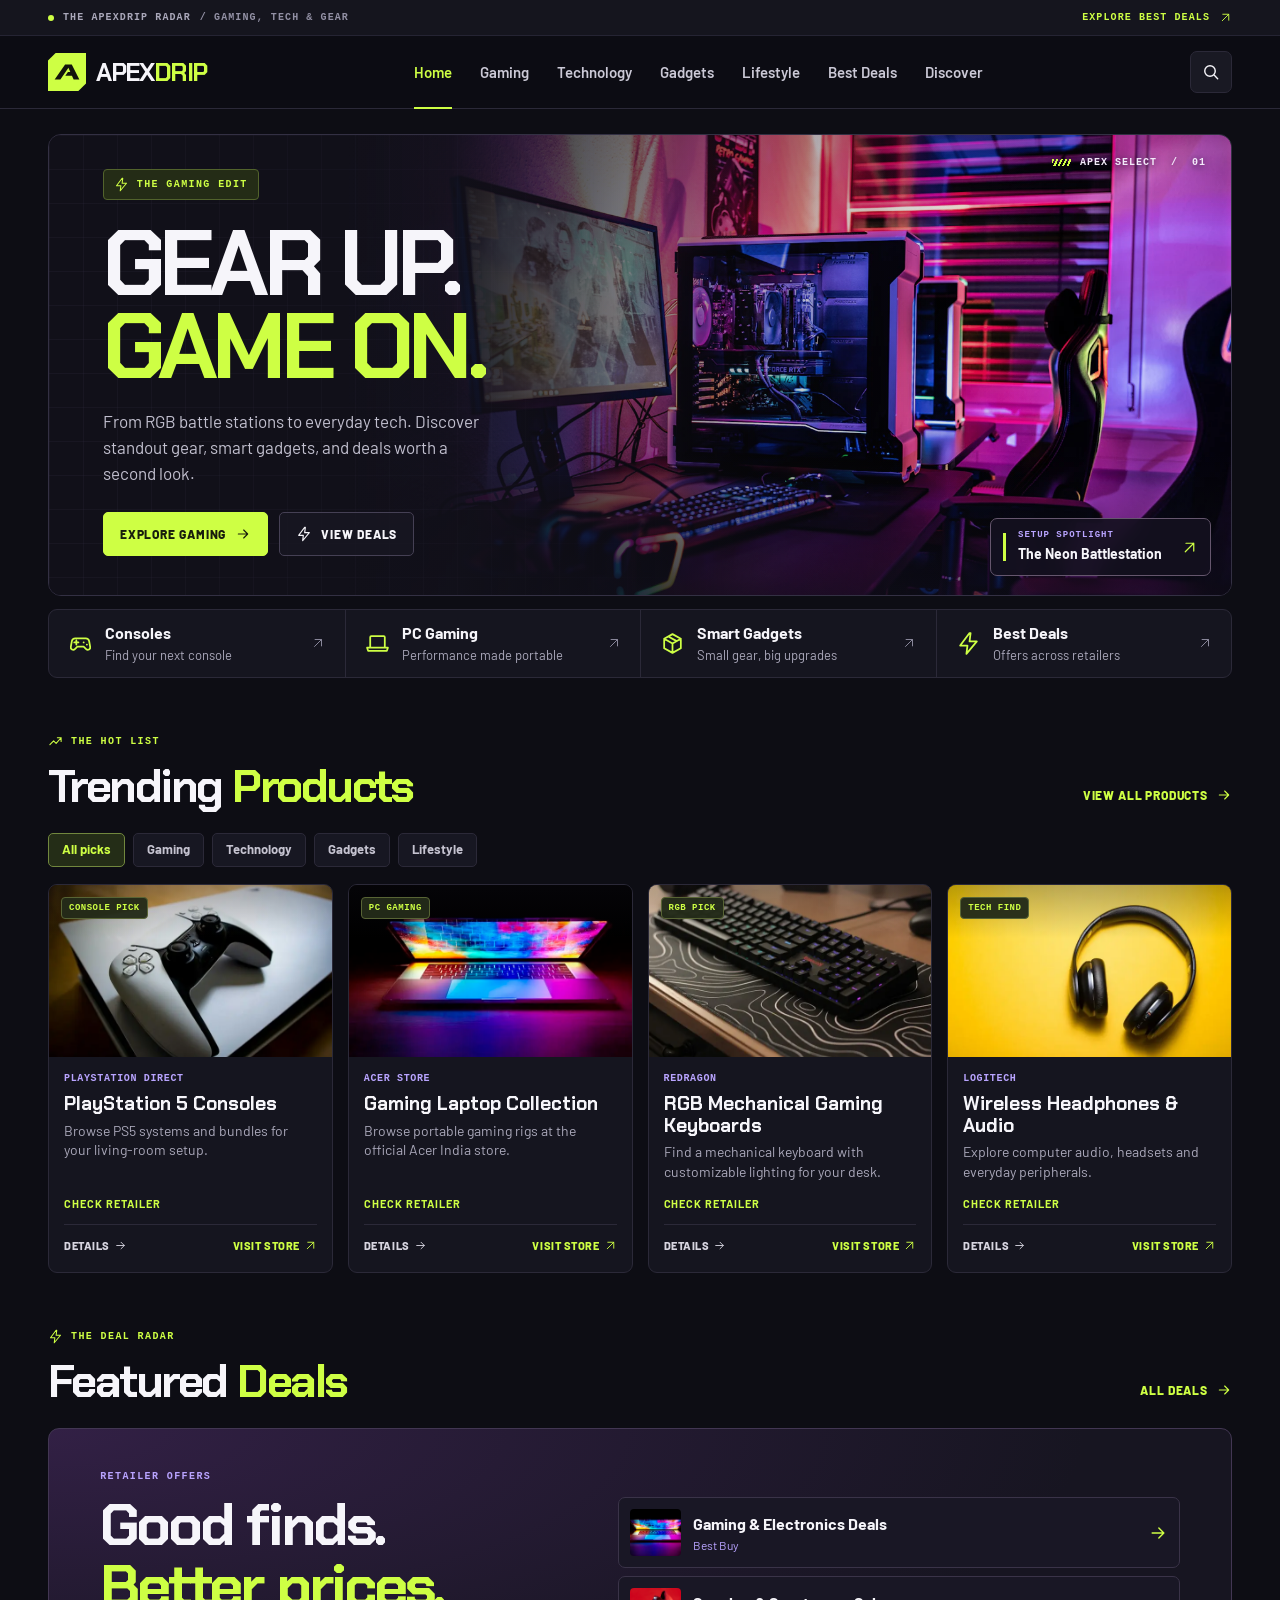
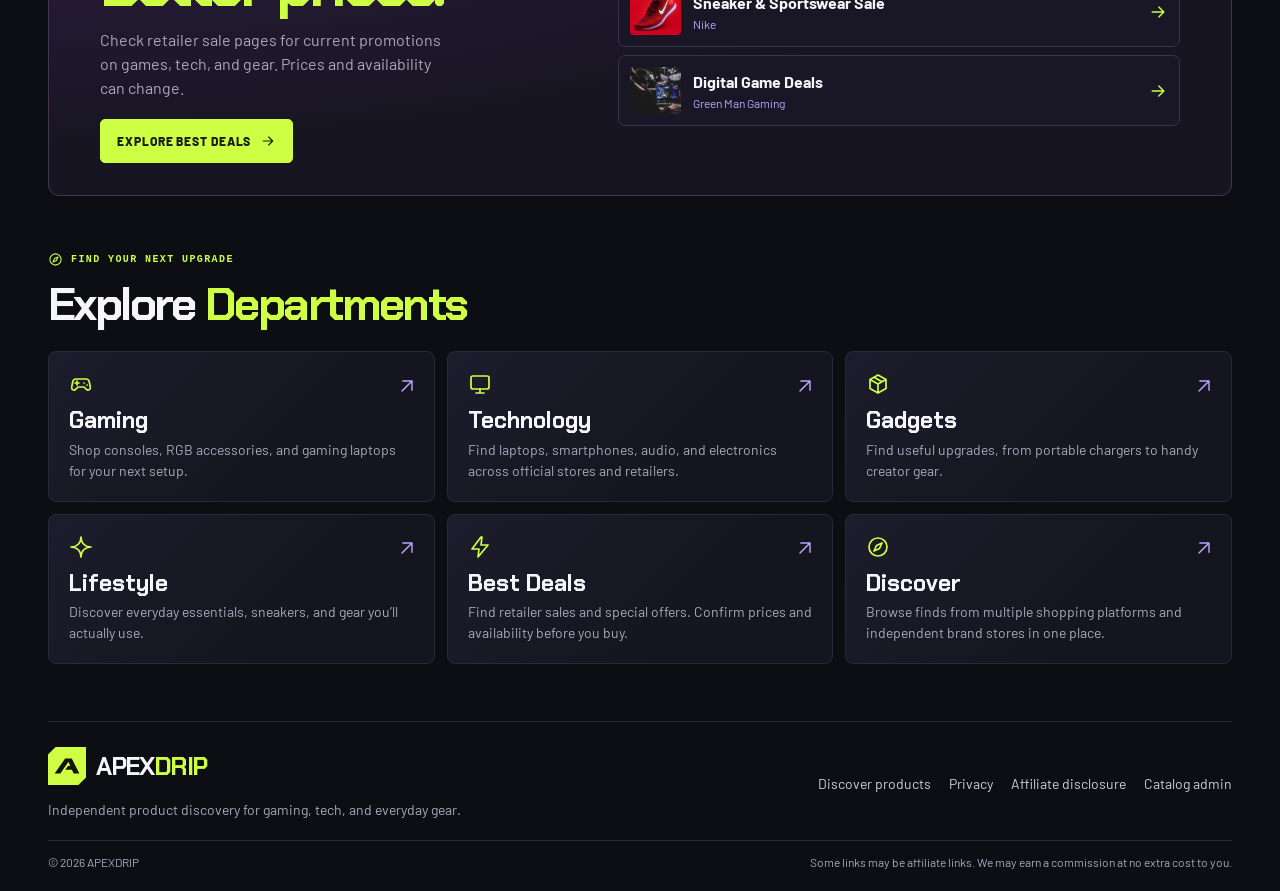
==== index.html @ 3279a218 "Initial commit via Netlify [skip ci]" ====
<!DOCTYPE html>
<html lang="en">
<head>
  <meta charset="UTF-8">
  <meta name="viewport" content="width=device-width, initial-scale=1.0">
  <meta name="theme-color" content="#0d0d14">
  <meta name="description" content="Discover gaming gear, standout tech, useful gadgets and everyday finds from multiple retailers. Shop smarter with APEXDRIP.">
  <title>APEXDRIP — Gaming, Tech &amp; Everyday Finds</title>
  <link rel="icon" href="assets/mark.svg" type="image/svg+xml">
  <link rel="preload" href="assets/chakra-700.woff2" as="font" type="font/woff2" crossorigin>
  <link rel="stylesheet" href="styles.css">
  <script src="app.js" defer></script>
</head>
<body>
  <svg xmlns="http://www.w3.org/2000/svg" class="icon-library" aria-hidden="true">
    <symbol id="i-arrow" viewBox="0 0 24 24"><path d="M5 12h14m-6-6 6 6-6 6"/></symbol>
    <symbol id="i-external" viewBox="0 0 24 24"><path d="M6 18 18 6M7 6h11v11"/></symbol>
    <symbol id="i-search" viewBox="0 0 24 24"><circle cx="10.8" cy="10.8" r="6.3"/><path d="m16 16 4 4"/></symbol>
    <symbol id="i-menu" viewBox="0 0 24 24"><path d="M4 6h16M4 12h16M4 18h16"/></symbol>
    <symbol id="i-close" viewBox="0 0 24 24"><path d="m6 6 12 12M18 6 6 18"/></symbol>
    <symbol id="i-game" viewBox="0 0 24 24"><path d="M7 7h10a3.4 3.4 0 0 1 3.3 2.8l1 5.4a2.3 2.3 0 0 1-3.9 2.1L15 15H9l-2.4 2.3a2.3 2.3 0 0 1-3.9-2.1l1-5.4A3.4 3.4 0 0 1 7 7Zm-1 4h4m-2-2v4m7-2h.1m3 2h.1"/></symbol>
    <symbol id="i-screen" viewBox="0 0 24 24"><rect x="3" y="4" width="18" height="13" rx="2"/><path d="M8 21h8m-4-4v4"/></symbol>
    <symbol id="i-box" viewBox="0 0 24 24"><path d="m12 3 8 4.5v9L12 21l-8-4.5v-9L12 3Zm-8 4.5 8 4.5 8-4.5M12 12v9M8 5.2l8 4.5"/></symbol>
    <symbol id="i-spark" viewBox="0 0 24 24"><path d="M12 2c0 6-4 10-10 10 6 0 10 4 10 10 0-6 4-10 10-10-6 0-10-4-10-10Z"/></symbol>
    <symbol id="i-bolt" viewBox="0 0 24 24"><path d="m13 2-9 12h7l-1 8 10-12h-7l1-8Z"/></symbol>
    <symbol id="i-compass" viewBox="0 0 24 24"><circle cx="12" cy="12" r="9"/><path d="m16 8-2.5 5.5L8 16l2.5-5.5L16 8Z"/></symbol>
    <symbol id="i-trend" viewBox="0 0 24 24"><path d="m3 17 6-6 4 4 8-9m-6 0h6v6"/></symbol>
    <symbol id="i-laptop" viewBox="0 0 24 24"><path d="M5 16V6a1 1 0 0 1 1-1h12a1 1 0 0 1 1 1v10M2 16h20l-1 3H3l-1-3Z"/></symbol>
  </svg>
  <a class="skip-link" href="#main-content">Skip to content</a>
  <div class="announcement" role="region" aria-label="Store announcement">
    <div class="wrap announcement-inner">
      <span><span class="status-dot"></span> THE APEXDRIP RADAR <span class="announcement-extra">/ GAMING, TECH &amp; GEAR</span></span>
      <a href="#deals">EXPLORE BEST DEALS <svg class="icon"><use href="#i-external"/></svg></a>
    </div>
  </div>
  <header class="site-header">
    <div class="wrap header-inner">
      <a class="brand" href="#home" aria-label="APEXDRIP home"><img src="assets/mark.svg" alt="" width="38" height="38"><span>APEX<span>DRIP</span></span></a>
      <nav class="desktop-nav" id="mainNav" aria-label="Main navigation">
        <a href="#home" data-page="home" aria-current="page">Home</a>
        <a href="#gaming" data-page="gaming">Gaming</a>
        <a href="#technology" data-page="technology">Technology</a>
        <a href="#gadgets" data-page="gadgets">Gadgets</a>
        <a href="#lifestyle" data-page="lifestyle">Lifestyle</a>
        <a href="#deals" data-page="deals">Best Deals</a>
        <a href="#discover" data-page="discover">Discover</a>
      </nav>
      <div class="header-actions">
        <button class="icon-btn" id="searchToggle" type="button" aria-label="Search products" title="Search products"><svg class="icon"><use href="#i-search"/></svg></button>
        <button class="icon-btn menu-btn" id="menuToggle" type="button" aria-label="Menu" aria-controls="mainNav" aria-expanded="false"><svg class="icon"><use href="#i-menu"/></svg></button>
      </div>
    </div>
  </header>
  <main id="main-content" tabindex="-1">
    <div id="homePage">
      <section class="hero wrap" aria-labelledby="hero-title">
        <div class="hero-frame">
          <img class="hero-photo" src="assets/gaming-setup.webp" alt="" width="1450" height="920" fetchpriority="high">
          <div class="hero-grid" aria-hidden="true"></div>
          <div class="hero-content">
            <span class="hero-label"><svg class="icon"><use href="#i-bolt"/></svg> THE GAMING EDIT</span>
            <h1 id="hero-title">GEAR UP.<br><em>GAME ON.</em></h1>
            <p>From RGB battle stations to everyday tech. Discover standout gear, smart gadgets, and deals worth a second look.</p>
            <div class="hero-actions">
              <a class="btn btn-primary" href="#gaming">EXPLORE GAMING <svg class="icon"><use href="#i-arrow"/></svg></a>
              <a class="btn btn-ghost" href="#deals"><svg class="icon"><use href="#i-bolt"/></svg> VIEW DEALS</a>
            </div>
          </div>
          <div class="hero-coordinate" aria-hidden="true"><span></span> APEX SELECT &nbsp;/&nbsp; 01</div>
          <a class="hero-caption" href="#gaming?type=Accessories"><span class="caption-mark"></span><span><small>SETUP SPOTLIGHT</small><strong>The Neon Battlestation</strong></span><svg class="icon"><use href="#i-external"/></svg></a>
        </div>
        <nav class="quick-links" aria-label="Popular collections">
          <a href="#gaming?type=Consoles"><svg class="icon"><use href="#i-game"/></svg><span><strong>Consoles</strong><small>Find your next console</small></span><svg class="icon quick-arrow"><use href="#i-external"/></svg></a>
          <a href="#gaming?type=Gaming+Laptops"><svg class="icon"><use href="#i-laptop"/></svg><span><strong>PC Gaming</strong><small>Performance made portable</small></span><svg class="icon quick-arrow"><use href="#i-external"/></svg></a>
          <a href="#gadgets"><svg class="icon"><use href="#i-box"/></svg><span><strong>Smart Gadgets</strong><small>Small gear, big upgrades</small></span><svg class="icon quick-arrow"><use href="#i-external"/></svg></a>
          <a href="#deals"><svg class="icon"><use href="#i-bolt"/></svg><span><strong>Best Deals</strong><small>Offers across retailers</small></span><svg class="icon quick-arrow"><use href="#i-external"/></svg></a>
        </nav>
      </section>

      <section class="section wrap" id="trending" aria-labelledby="trending-title">
        <div class="section-heading">
          <div><span class="eyebrow"><svg class="icon"><use href="#i-trend"/></svg> THE HOT LIST</span><h2 id="trending-title">Trending <em>Products</em></h2></div>
          <a class="text-link" href="#discover">VIEW ALL PRODUCTS <svg class="icon"><use href="#i-arrow"/></svg></a>
        </div>
        <div id="homeFilters" class="chips" aria-label="Filter trending products"></div>
        <div class="product-grid" id="productGrid"></div>
        <div class="empty-state" id="homeEmpty" hidden>No picks in this category yet.</div>
      </section>

      <section class="section wrap" id="featured-deals" aria-labelledby="featured-deals-title">
        <div class="section-heading"><div><span class="eyebrow"><svg class="icon"><use href="#i-bolt"/></svg> THE DEAL RADAR</span><h2 id="featured-deals-title">Featured <em>Deals</em></h2></div><a class="text-link" href="#deals">ALL DEALS <svg class="icon"><use href="#i-arrow"/></svg></a></div>
        <div class="deal-feature">
          <div class="deal-copy"><span class="eyebrow">RETAILER OFFERS</span><h3>Good finds.<br><em>Better prices.</em></h3><p>Check retailer sale pages for current promotions on games, tech, and gear. Prices and availability can change.</p><a class="btn btn-primary" href="#deals">EXPLORE BEST DEALS <svg class="icon"><use href="#i-arrow"/></svg></a></div>
          <div class="deal-list" id="featuredDeals"></div>
        </div>
      </section>

      <section class="section wrap" id="categories" aria-labelledby="categories-title">
        <div class="section-heading"><div><span class="eyebrow"><svg class="icon"><use href="#i-compass"/></svg> FIND YOUR NEXT UPGRADE</span><h2 id="categories-title">Explore <em>Departments</em></h2></div></div>
        <div id="departmentGrid" class="department-grid"></div>
      </section>
    </div>

    <div id="collectionPage" hidden>
      <section class="wrap collection-hero" aria-labelledby="collectionTitle">
        <div class="collection-banner" id="collectionBanner">
          <div class="collection-copy">
            <div class="breadcrumb"><a href="#home">Home</a><span>/</span><span id="breadcrumbCurrent"></span></div>
            <span class="eyebrow" id="collectionEyebrow"></span>
            <h1 id="collectionTitle" tabindex="-1"></h1>
            <p id="collectionDescription"></p>
          </div>
          <img id="collectionImage" class="collection-image" alt="" width="640" height="420" hidden>
        </div>
      </section>
      <section class="section wrap collection-section" aria-labelledby="catalogTitle">
        <div class="section-heading"><div><span class="eyebrow" id="catalogEyebrow">BROWSE THE COLLECTION</span><h2 id="catalogTitle">Shop the <em>Catalog</em></h2></div></div>
        <div class="catalog-tools">
          <div class="chips" id="catalogFilters" aria-label="Catalog filters"></div>
          <div class="catalog-controls">
            <label class="search-box"><svg class="icon"><use href="#i-search"/></svg><input id="searchInput" type="search" placeholder="Search this collection" aria-label="Search this collection"></label>
            <label class="select-wrap" id="retailerControl"><span>Store</span><select id="retailerSelect" aria-label="Filter by store"></select></label>
            <label class="select-wrap"><span>Sort</span><select id="sortSelect" aria-label="Sort products"><option value="featured">Featured</option><option value="name">Name: A–Z</option><option value="price-low">Price: low to high by currency</option><option value="discount">Biggest discount</option></select></label>
          </div>
        </div>
        <p id="resultsCount" class="results-count" role="status"></p>
        <div class="product-grid" id="allProductGrid"></div>
        <div class="empty-state" id="emptyState" hidden><svg class="icon"><use href="#i-search"/></svg><h3>No matching finds</h3><p>Try a different search or clear your filters.</p><button class="btn btn-ghost" id="clearFilters" type="button">CLEAR FILTERS</button></div>
      </section>
      <section class="section wrap brands-section" id="brands" aria-labelledby="brands-title" hidden>
        <div class="section-heading"><div><span class="eyebrow"><svg class="icon"><use href="#i-compass"/></svg> MULTIPLE STORES, ONE STARTING POINT</span><h2 id="brands-title">Shop by <em>Retailer</em></h2></div></div>
        <div id="brandDirectory" class="brand-directory"></div>
        <p class="brand-note">Retailer links open in a new tab. Confirm local stock, shipping, and prices on the retailer’s website.</p>
      </section>
    </div>
    <noscript><p class="wrap brand-note">Enable JavaScript to browse, filter, and search products.</p></noscript>
  </main>
  <footer class="footer wrap">
    <div class="footer-main"><div><a class="brand" href="#home"><img src="assets/mark.svg" alt="" width="38" height="38"><span>APEX<span>DRIP</span></span></a><p>Independent product discovery for gaming, tech, and everyday gear.</p></div><div class="footer-links"><a href="#discover">Discover products</a><a href="privacy.html">Privacy</a><a href="disclosure.html">Affiliate disclosure</a><a href="#admin">Catalog admin</a></div></div>
    <div class="footer-bottom"><span>© <span id="year"></span> APEXDRIP</span><p>Some links may be affiliate links. We may earn a commission at no extra cost to you.</p></div>
  </footer>

  <dialog class="search-overlay" id="searchOverlay" aria-labelledby="searchTitle">
    <button class="icon-btn dialog-close" id="closeSearch" type="button" aria-label="Close search"><svg class="icon"><use href="#i-close"/></svg></button>
    <span class="eyebrow">SEARCH THE CATALOG</span><h2 id="searchTitle">Find your <em>next upgrade.</em></h2>
    <form id="searchForm" class="dialog-search-form"><label class="search-box"><svg class="icon"><use href="#i-search"/></svg><input id="overlaySearch" type="search" placeholder="Try ‘console’ or ‘wireless’" aria-label="Search all products" autofocus></label><button class="btn btn-primary" type="submit">SEARCH <svg class="icon"><use href="#i-arrow"/></svg></button></form>
  </dialog>
  <dialog class="product-modal" id="productModal" aria-labelledby="modalTitle">
    <button class="icon-btn dialog-close" id="modalClose" type="button" aria-label="Close product details" autofocus><svg class="icon"><use href="#i-close"/></svg></button><div id="modalContent"></div>
  </dialog>

  <div class="admin-panel hidden" id="adminPanel"><div class="admin-shell"><aside class="admin-sidebar"><a class="brand" href="#home"><img src="assets/mark.svg" alt="" width="38" height="38"><span>APEX<span>DRIP</span></span></a><div class="admin-label">WORKSPACE</div><button class="admin-tab active" data-tab="overview">Overview</button><button class="admin-tab" data-tab="products">Products</button><button class="admin-tab" data-tab="add">Add product</button><div class="admin-sidebar-bottom"><button id="backToSite" class="back-site">← Back to website</button></div></aside><div class="admin-main"><div class="admin-top"><div><div class="eyebrow">APEXDRIP / CONTROL ROOM</div><h2 id="adminTitle">OVERVIEW</h2></div><button class="btn btn-primary" id="adminAddBtn">＋ ADD PRODUCT</button></div><div id="adminView"></div></div></div></div>
</body>
</html>
---- styles.css ----
@font-face{font-family:Barlow;src:url(assets/barlow-400.woff2) format('woff2');font-weight:400;font-display:swap}
@font-face{font-family:Barlow;src:url(assets/barlow-600.woff2) format('woff2');font-weight:600;font-display:swap}
@font-face{font-family:Barlow;src:url(assets/barlow-700.woff2) format('woff2');font-weight:700;font-display:swap}
@font-face{font-family:Barlow;src:url(assets/barlow-800.woff2) format('woff2');font-weight:800;font-display:swap}
@font-face{font-family:'Chakra Petch';src:url(assets/chakra-700.woff2) format('woff2');font-weight:700;font-display:swap}

:root{
  color-scheme:dark;
  --bg:#0d0d14;
  --panel:#15151f;
  --panel-raised:#1b1a27;
  --line:#2b2938;
  --text:#f6f5fa;
  --muted:#aaa8ba;
  --accent:#ceff44;
  --violet:#b9a4ff;
  --font:Barlow,sans-serif;
  --display:'Chakra Petch',sans-serif;
  --mono:ui-monospace,'Cascadia Mono',monospace;
}
*,*::before,*::after{box-sizing:border-box}
body{margin:0;background:var(--bg);color:var(--text);font:400 16px/1.5 var(--font)}
body:has(dialog[open]){overflow:hidden}
a{color:inherit;text-decoration:none}
button,input,select,textarea{font:inherit}
button{cursor:pointer}
img{display:block;max-width:100%}
[hidden],.hidden{display:none!important}
:focus-visible{outline:2px solid var(--accent);outline-offset:4px}
#main-content:focus,#collectionTitle:focus{outline:none}
h1,h2,h3,p{margin:0}
h1,h2,h3{font-family:var(--display);line-height:1.04}
em{font-style:normal;color:var(--accent)}
.wrap{width:min(100% - 96px,1280px);margin-inline:auto}
.icon-library{position:absolute;width:0;height:0;overflow:hidden}
.icon{display:inline-block;width:20px;height:20px;flex:none;fill:none;stroke:currentColor;stroke-width:1.7;stroke-linecap:round;stroke-linejoin:round;vertical-align:middle}
.skip-link{position:fixed;top:8px;left:8px;z-index:20;transform:translateY(-140%);padding:10px 16px;background:var(--accent);color:var(--bg);font-weight:700}
.skip-link:focus{transform:translateY(0)}

.announcement{background:#15151e;border-bottom:1px solid #252433;color:var(--muted);font:600 10px/1.3 var(--mono);letter-spacing:.11em}
.announcement-inner{min-height:35px;display:flex;align-items:center;justify-content:space-between;gap:12px}
.announcement-inner>span,.announcement a{display:flex;align-items:center;gap:9px}
.announcement-extra{color:#9290a4}
.announcement a{color:var(--accent);white-space:nowrap}
.announcement a:hover{text-decoration:underline;text-underline-offset:4px}
.announcement .icon{width:13px;height:13px}
.status-dot{display:inline-block;width:6px;height:6px;border-radius:50%;background:var(--accent);flex:none}
.site-header{position:sticky;top:0;z-index:5;background:#0d0d14f5;border-bottom:1px solid var(--line);backdrop-filter:blur(12px)}
.header-inner{min-height:72px;display:flex;align-items:center;justify-content:space-between;gap:28px}
.brand{display:inline-flex;align-items:center;gap:10px;font:700 25px/1 var(--display);letter-spacing:-.055em;white-space:nowrap}
.brand>span>span{color:var(--accent)}
.desktop-nav{display:flex;align-self:stretch;align-items:stretch;gap:clamp(14px,2.2vw,36px)}
.desktop-nav a{display:flex;align-items:center;position:relative;color:#cbc9d6;font-size:15px;font-weight:600;white-space:nowrap;transition:color .2s}
.desktop-nav a:hover,.desktop-nav a[aria-current]{color:var(--accent)}
.desktop-nav a[aria-current]::after{position:absolute;inset:auto 0 -1px;content:'';height:2px;background:var(--accent)}
.header-actions{display:flex;align-items:center;gap:8px}
.icon-btn{display:grid;place-items:center;width:42px;height:42px;border:1px solid var(--line);border-radius:7px;color:var(--text);background:#191923;transition:background .2s,border-color .2s,color .2s}
.icon-btn:hover{color:var(--accent);border-color:#6d8044;background:#22281a}
.menu-btn{display:none}

.hero{padding-top:25px}
.hero-frame{position:relative;isolation:isolate;min-height:452px;overflow:hidden;display:flex;align-items:center;border:1px solid #333043;border-radius:13px;background:#11101a}
.hero-photo{position:absolute;z-index:-3;right:0;inset-block:0;width:77%;height:100%;object-fit:cover;object-position:center 51%;filter:saturate(.92)}
.hero-frame::before{position:absolute;z-index:-2;inset:0;content:'';background:linear-gradient(90deg,#111019 0%,#111019 25%,#111019f3 34%,#11101945 60%,transparent 84%),linear-gradient(0deg,#100f1eab,transparent 31%,transparent 78%,#17102528)}
.hero-grid{position:absolute;z-index:-1;inset:0;opacity:.27;background-image:linear-gradient(#9283b837 1px,transparent 1px),linear-gradient(90deg,#9283b837 1px,transparent 1px);background-size:34px 34px;mask-image:linear-gradient(90deg,#101018,transparent 58%)}
.hero-content{padding:34px clamp(26px,4.2vw,66px) 39px;width:100%;animation:enter .55s ease-out both}
@keyframes enter{from{opacity:0;transform:translateY(9px)}to{opacity:1;transform:translateY(0)}}
.hero-label,.eyebrow{display:inline-flex;align-items:center;gap:8px;color:var(--accent);font:700 10px/1.3 var(--mono);letter-spacing:.14em;text-transform:uppercase}
.hero-label{padding:7px 10px;border:1px solid #52632c;border-radius:4px;background:#242c16}
.hero-label .icon,.eyebrow .icon{width:15px;height:15px}
.hero h1{font-size:clamp(60px,7.2vw,107px);line-height:.9;letter-spacing:-.062em;margin:23px 0 20px}
.hero h1 em{display:inline-block}
.hero-content p{max-width:395px;color:#c1bfce;font-size:17px;line-height:1.52}
.hero-actions{margin-top:26px;display:flex;gap:11px;flex-wrap:wrap}
.btn{display:inline-flex;align-items:center;justify-content:center;gap:9px;min-height:44px;padding:0 16px;border:1px solid transparent;border-radius:5px;font-size:12px;font-weight:800;letter-spacing:.075em;white-space:nowrap;transition:background .2s,border-color .2s,color .2s,transform .2s}
.btn:hover{transform:translateY(-2px)}
.btn .icon{width:16px;height:16px}
.btn-primary{background:var(--accent);color:#181e0d;border-color:var(--accent)}
.btn-primary:hover{background:#e0ff87;border-color:#e0ff87}
.btn-ghost{color:var(--text);background:#191823c7;border-color:#454054}
.btn-ghost:hover{background:#292737;border-color:var(--violet)}
.hero-coordinate{position:absolute;top:22px;right:25px;display:flex;align-items:center;gap:9px;color:#f3eafa;font:600 10px var(--mono);letter-spacing:.1em;text-shadow:0 1px 8px #171021}
.hero-coordinate span{width:19px;height:7px;background:repeating-linear-gradient(115deg,var(--accent) 0 2px,transparent 2px 4px)}
.hero-caption{position:absolute;right:20px;bottom:19px;display:flex;align-items:center;gap:12px;padding:11px 12px;border:1px solid #65566d;background:#14111fe8;backdrop-filter:blur(8px);border-radius:7px;transition:border-color .2s}
.hero-caption:hover{border-color:var(--accent)}
.caption-mark{display:block;width:3px;height:28px;background:var(--accent)}
.hero-caption small,.hero-caption strong{display:block}
.hero-caption small{color:var(--violet);font:600 9px var(--mono);letter-spacing:.11em;margin-bottom:3px}
.hero-caption strong{font-size:14px;font-weight:700}
.hero-caption .icon{width:17px;height:17px;margin-left:7px;color:var(--accent)}
.quick-links{display:grid;grid-template-columns:repeat(4,minmax(0,1fr));margin-top:13px;border:1px solid var(--line);background:var(--panel);border-radius:9px}
.quick-links a{display:flex;min-width:0;align-items:center;gap:12px;padding:13px clamp(10px,1.5vw,20px);transition:background .2s}
.quick-links a + a{border-left:1px solid var(--line)}
.quick-links a:hover{background:#23252a}
.quick-links a:first-child{border-radius:8px 0 0 8px}
.quick-links a:last-child{border-radius:0 8px 8px 0}
.quick-links a>.icon:first-child{color:var(--accent);width:25px;height:25px}
.quick-links strong,.quick-links small{display:block;line-height:1.25}
.quick-links strong{font-size:16px;font-weight:700}
.quick-links small{font-size:13px;color:var(--muted);margin-top:4px}
.quick-links .quick-arrow{width:14px;height:14px;color:#8b899c;margin-left:auto}
.quick-links a:hover .quick-arrow{color:var(--accent)}

.section{padding-top:53px;scroll-margin-top:75px}
.section:not(.wrap){width:min(100% - 96px,1280px);margin-inline:auto}
.section:not(.wrap) p{margin-block:1em}
.section-heading{display:flex;justify-content:space-between;align-items:end;gap:18px;margin-bottom:22px}
.section-heading h2{font-size:clamp(32px,3.6vw,52px);letter-spacing:-.055em;margin-top:8px}
.text-link{display:inline-flex;align-items:center;gap:8px;padding:7px 0;color:var(--accent);font-size:12px;font-weight:800;letter-spacing:.07em;white-space:nowrap}
.text-link .icon{width:16px;height:16px;transition:transform .2s}
.text-link:hover .icon{transform:translateX(4px)}
.chips{display:flex;flex-wrap:wrap;gap:8px;align-items:center}
#homeFilters{margin-bottom:17px}
.chip{padding:6px 13px;border:1px solid var(--line);border-radius:5px;background:#171722;color:#c5c3d0;min-height:34px;font-size:13px;font-weight:700;transition:background .2s,border-color .2s,color .2s}
.chip:hover{border-color:#839354;color:var(--accent)}
.chip[aria-pressed=true]{background:#242d17;border-color:#71873e;color:var(--accent)}
.product-grid{display:grid;grid-template-columns:repeat(4,minmax(0,1fr));gap:15px}
.product-card{min-width:0;display:flex;flex-direction:column;border:1px solid var(--line);border-radius:9px;overflow:hidden;background:var(--panel);transition:border-color .2s,transform .2s}
.product-card:hover{border-color:#6a647d;transform:translateY(-3px)}
.product-image{display:block;position:relative;appearance:none;width:100%;aspect-ratio:1.64;overflow:hidden;border:0;background:#22202f;padding:0;text-align:left}
.product-image:focus-visible{outline-offset:-3px}
.product-image img{width:100%;height:100%;object-fit:cover;transition:transform .35s}
.product-card:hover .product-image img{transform:scale(1.035)}
.product-image::after{position:absolute;inset:0;content:'';background:linear-gradient(180deg,#120f1b49,transparent 31%);pointer-events:none}
.product-badge{position:absolute;z-index:1;top:12px;left:12px;padding:5px 7px;border:1px solid #434354;border-radius:4px;background:#171723ed;color:#eeebf9;font:700 9px var(--mono);letter-spacing:.055em;text-transform:uppercase}
.badge-featured{color:var(--accent);border-color:#586435;background:#242b19f5}
.badge-deal{color:var(--violet);border-color:#66558e;background:#2a1e42f5}
.product-info{display:flex;flex:1;flex-direction:column;padding:15px}
.product-brand{color:var(--violet);font:700 10px/1.4 var(--mono);letter-spacing:.065em;text-transform:uppercase}
.product-name{font-size:19px;line-height:1.14;margin:7px 0 6px;overflow-wrap:anywhere}
.product-desc{font-size:14px;color:var(--muted);line-height:1.38;margin-bottom:15px}
.price-row{display:flex;align-items:center;gap:9px;flex-wrap:wrap;margin-top:auto;padding-bottom:12px;font-weight:700}
.price{color:var(--accent)}
.price-check{font-size:11px;letter-spacing:.09em;text-transform:uppercase}
.old-price{color:var(--muted);font-size:13px;text-decoration:line-through}
.product-bottom{display:flex;align-items:center;justify-content:space-between;gap:8px;border-top:1px solid var(--line);padding-top:9px}
.view-product,.buy-link{display:inline-flex;align-items:center;gap:4px;padding:5px 0;border:0;background:none;white-space:nowrap;font:800 11px var(--font);letter-spacing:.05em;color:#d7d5e0}
.buy-link{color:var(--accent);margin-left:auto}
.view-product:hover,.buy-link:hover{text-decoration:underline;text-underline-offset:3px}
.product-bottom .icon{width:13px;height:13px}
.empty-state{text-align:center;border:1px dashed #454157;background:var(--panel);color:var(--muted);padding:33px 22px;border-radius:9px}
.empty-state>.icon{color:var(--violet);width:26px;height:26px}
.empty-state h3{color:var(--text);font-size:24px;margin:9px 0}
.empty-state .btn{margin-top:15px}

.deal-feature{display:grid;grid-template-columns:.85fr 1fr;gap:40px;align-items:center;padding:32px clamp(20px,4vw,54px);background:radial-gradient(ellipse at top left,#322045,transparent 62%),#171521;border:1px solid #423653;border-radius:11px}
.deal-copy .eyebrow{color:var(--violet)}
.deal-copy h3{font-size:clamp(33px,4.6vw,62px);letter-spacing:-.05em;margin:10px 0}
.deal-copy p{color:var(--muted);margin:10px 0 19px;max-width:355px}
.deal-list{display:grid;gap:8px}
.deal-row{display:grid;grid-template-columns:51px 1fr auto;align-items:center;gap:12px;text-align:left;width:100%;padding:11px;border:1px solid #3a3348;border-radius:7px;background:#191725;color:var(--text);transition:border-color .2s}
.deal-row:hover{border-color:var(--violet)}
.deal-row img{width:51px;height:47px;object-fit:cover;border-radius:4px;background:#252132}
.deal-row strong,.deal-row small{display:block}
.deal-row small{color:var(--violet);font-size:12px}
.deal-row .icon{color:var(--accent)}
.department-grid{display:grid;grid-template-columns:repeat(3,minmax(0,1fr));gap:12px}
.department-card{position:relative;padding:20px;min-height:124px;display:flex;flex-direction:column;align-items:start;gap:6px;border:1px solid var(--line);border-radius:8px;background:linear-gradient(135deg,#1d1c2c,var(--panel) 68%);transition:border-color .2s}
.department-card:hover{border-color:#798948}
.department-card>.icon:first-child{color:var(--accent);width:24px;height:24px;margin-bottom:7px}
.department-card h3{font-size:23px}
.department-card p{font-size:14px;color:var(--muted)}
.department-arrow{position:absolute;top:20px;right:17px;color:var(--violet)}

.collection-hero{padding-top:25px}
.collection-banner{min-height:268px;display:flex;align-items:center;position:relative;isolation:isolate;overflow:hidden;border:1px solid #3b324b;border-radius:12px;background:radial-gradient(ellipse at 80% bottom,#33214a,transparent 75%),#171521}
.collection-banner::after{position:absolute;z-index:-1;inset:0;content:'';background:linear-gradient(90deg,#15131f 21%,#15131fdc 41%,#15131f2e 78%),repeating-linear-gradient(90deg,#8574a012 0 1px,transparent 1px 34px)}
.collection-image{position:absolute;z-index:-2;right:0;width:63%;height:100%;object-fit:cover}
.collection-copy{padding:26px clamp(21px,4vw,57px) 35px}
.breadcrumb{display:flex;align-items:center;gap:9px;font-size:13px;color:var(--muted);margin-bottom:18px}
.breadcrumb a:hover{color:var(--accent)}
.collection-copy h1{font-size:clamp(44px,6.5vw,86px);letter-spacing:-.06em;margin:8px 0 12px}
.collection-copy p{max-width:410px;color:#cfccdb;font-size:18px}
.collection-section{padding-top:36px}
.catalog-tools{display:flex;flex-wrap:wrap;justify-content:space-between;align-items:center;gap:12px;padding:11px;border:1px solid var(--line);border-radius:8px;background:var(--panel)}
.catalog-controls{display:flex;flex-wrap:wrap;gap:7px}
.search-box,.select-wrap{display:flex;align-items:center;gap:7px;min-height:38px;padding:0 9px;border:1px solid #3a384a;border-radius:5px;background:#100f18;color:var(--muted)}
.search-box:focus-within,.select-wrap:focus-within{outline:2px solid var(--accent);outline-offset:1px}
.search-box .icon{width:16px;height:16px}
.search-box input,.select-wrap select{min-width:0;border:0;outline:0;color:var(--text);background:transparent;font-size:14px}
.search-box input{width:170px;min-height:34px}
.search-box input::placeholder{color:var(--muted)}
.select-wrap{font-size:12px}
.select-wrap select{width:94px;min-height:34px}
.select-wrap select option{background:var(--panel);color:var(--text)}
.results-count{margin:13px 0;color:var(--muted);font-size:13px}
.brand-directory{display:grid;grid-template-columns:repeat(4,minmax(0,1fr));gap:11px}
.brand-tile{position:relative;display:flex;flex-direction:column;gap:6px;min-height:110px;padding:16px 36px 16px 16px;border-radius:7px;border:1px solid var(--line);background:var(--panel);transition:border-color .2s}
.brand-tile:hover{border-color:var(--violet)}
.brand-tile-name{font:700 17px var(--display)}
.brand-tile-tag,.brand-note{color:var(--muted);font-size:14px}
.brand-tile-region{color:var(--violet);font:600 9px var(--mono);letter-spacing:.06em;text-transform:uppercase;margin-top:auto}
.brand-tile .icon{position:absolute;top:15px;right:13px;color:var(--accent);width:16px;height:16px}
.brand-note{margin-top:13px}

.footer{margin-top:57px;border-top:1px solid var(--line);padding:25px 0 20px}
.footer-main,.footer-bottom{display:flex;justify-content:space-between;align-items:center;gap:16px;flex-wrap:wrap}
.footer-main p{margin-top:8px;color:var(--muted);font-size:14px}
.footer-links{display:flex;gap:8px 18px;flex-wrap:wrap;color:#d0cedd;font-size:14px}
.footer a:hover{color:var(--accent)}
.footer-bottom{color:var(--muted);border-top:1px solid var(--line);margin-top:20px;padding-top:12px;font-size:12px}

dialog{position:fixed;border:1px solid #4d425d;border-radius:11px;background:#191723;color:var(--text);max-width:calc(100% - 26px);max-height:calc(100dvh - 26px);padding:0;box-shadow:0 24px 90px #0b0818ad;overscroll-behavior:contain}
dialog::backdrop{background:#0c0b15bf;backdrop-filter:blur(5px)}
.dialog-close{position:absolute;top:12px;right:12px;z-index:1}
.search-overlay{width:570px;padding:30px}
.search-overlay h2{font-size:clamp(30px,4vw,44px);letter-spacing:-.05em;margin:10px 0 18px;padding-right:15px}
.dialog-search-form{display:flex;gap:8px}
.dialog-search-form .search-box{flex:1;min-width:0}
.dialog-search-form input{width:100%}
.product-modal{width:800px}
#modalContent{display:grid;grid-template-columns:1fr 1fr}
.modal-image{margin:0;min-height:300px;display:flex;flex-direction:column;background:#22202f}
.modal-image img{width:100%;height:100%;min-height:0;object-fit:cover}
.modal-image figcaption{padding:8px 12px;color:var(--muted);font-size:12px}
.modal-copy{padding:38px 23px 25px}
.modal-copy h2{font-size:32px;margin:10px 0}
.modal-copy p{color:var(--muted);margin-bottom:12px}
.modal-copy .disclosure{font-size:12px;margin:12px 0 15px}

.admin-panel{position:fixed;inset:0;z-index:9;background:var(--bg);overflow:auto}
.admin-shell{min-height:100vh;display:grid;grid-template-columns:220px minmax(0,1fr)}
.admin-sidebar{background:var(--panel);border-right:1px solid var(--line);padding:21px 13px;display:flex;flex-direction:column}
.admin-label{font:600 10px var(--mono);color:var(--muted);letter-spacing:.12em;margin:32px 0 8px}
.admin-tab,.back-site,.small-btn{padding:9px 12px;background:var(--panel-raised);color:var(--text);border:1px solid var(--line);border-radius:5px;font-size:13px;text-align:left;cursor:pointer}
.admin-tab{margin-bottom:5px}
.admin-tab.active,.admin-tab:hover,.small-btn:hover{color:var(--accent);border-color:#6d8044}
.admin-sidebar-bottom{margin-top:auto;padding-top:15px}
.admin-main{padding:30px 4%;width:100%;min-width:0}
.admin-top{display:flex;justify-content:space-between;align-items:center;gap:12px;flex-wrap:wrap;border-bottom:1px solid var(--line);padding-bottom:19px;margin-bottom:20px}
.admin-top h2{margin-top:7px;font-size:28px}
.stats-grid{display:grid;grid-template-columns:repeat(3,minmax(0,1fr));gap:10px;margin-bottom:15px}
.stat-card,.admin-card,.notice{padding:15px;border:1px solid var(--line);border-radius:7px;background:var(--panel);margin-bottom:12px}
.admin-card{overflow:auto}
.admin-card h3{margin-bottom:12px}
.stat-card small,.notice{color:var(--muted)}
.stat-card strong{display:block;color:var(--accent);font:700 28px var(--display)}
.admin-table{width:100%;min-width:565px;border-collapse:collapse;font-size:13px}
.admin-table th,.admin-table td{padding:10px;text-align:left;border-bottom:1px solid var(--line)}
.admin-thumb{width:42px;height:34px;object-fit:cover}
.table-actions,.form-actions{display:flex;gap:8px;flex-wrap:wrap}
.form-actions{align-items:center;margin-top:14px}
.small-btn.danger{color:#ffadbf}
.form-grid{display:grid;grid-template-columns:repeat(2,minmax(0,1fr));gap:12px}
.field{display:flex;flex-direction:column;gap:5px}
.field.full{grid-column:1/-1}
.field,.feature-field{font-size:13px;font-weight:700;color:var(--muted)}
.field input,.field textarea,.field select{width:100%;padding:8px;background:#11101a;border:1px solid var(--line);border-radius:4px;color:var(--text)}

@media(max-width:1040px){
  .wrap,.section:not(.wrap){width:calc(100% - 56px)}
  .header-inner{gap:17px}
  .brand{font-size:22px}
  .desktop-nav{gap:18px}
  .desktop-nav a{font-size:14px}
  .product-grid{grid-template-columns:repeat(3,minmax(0,1fr))}
}
@media(max-width:860px){
  .header-inner{min-height:62px}
  .menu-btn{display:grid}
  .header-inner .desktop-nav{display:none;position:absolute;left:0;right:0;top:100%;padding:10px 28px;background:#15151f;border-bottom:1px solid var(--line);box-shadow:0 20px 30px #0c0b1485}
  .header-inner .desktop-nav.open{display:grid;gap:0;max-height:calc(100dvh - 62px);overflow:auto}
  .header-inner .desktop-nav a{min-height:43px;padding-left:12px}
  .desktop-nav a[aria-current]::after{inset:12px auto 12px 0;width:2px;height:auto}
  .quick-links a{gap:8px}
  .quick-links .quick-arrow{display:none}
  .brand-directory{grid-template-columns:repeat(3,minmax(0,1fr))}
}
@media(max-width:680px){
  .wrap,.section:not(.wrap){width:calc(100% - 32px)}
  .announcement-inner{min-height:31px}
  .announcement-extra{display:none}
  .hero,.collection-hero{padding-top:15px}
  .hero-frame{min-height:550px;align-items:end}
  .hero-photo{width:100%;height:66%;object-position:53% 43%;inset-block:auto;top:0}
  .hero-frame::before{background:linear-gradient(0deg,#111019 0%,#111019 30%,#111019f2 41%,#11101935 72%,transparent 95%)}
  .hero-content{padding:65px 19px 22px}
  .hero h1{font-size:clamp(51px,12vw,77px);margin:17px 0 13px}
  .hero-content p{font-size:16px;max-width:320px}
  .hero-actions{margin-top:18px;gap:7px}
  .hero-actions .btn{padding:0 10px;font-size:11px}
  .hero-coordinate{right:12px;top:12px;font-size:9px}
  .hero-caption{top:97px;bottom:auto;right:10px;gap:7px;padding:6px 7px}
  .hero-caption strong{font-size:12px}
  .hero-caption small{font-size:8px}
  .hero-caption .icon{width:14px;height:14px;margin:0}
  .caption-mark{height:19px}
  .quick-links{grid-template-columns:repeat(2,minmax(0,1fr))}
  .quick-links a{padding:10px}
  .quick-links a:nth-child(3){border-left:0}
  .quick-links a:nth-child(n+3){border-top:1px solid var(--line)}
  .quick-links strong{font-size:14px}
  .quick-links small{font-size:12px}
  .quick-links a>.icon:first-child{width:21px;height:21px}
  .section{padding-top:36px}
  .section-heading{margin-bottom:16px;flex-wrap:wrap;gap:6px 14px}
  .text-link{font-size:11px}
  .product-grid,.brand-directory,.department-grid{grid-template-columns:repeat(2,minmax(0,1fr));gap:10px}
  .product-info{padding:10px}
  .product-name{font-size:16px}
  .product-desc{font-size:13px}
  .product-badge{top:7px;left:7px;font-size:8px}
  .product-bottom .icon{display:none}
  .deal-feature{grid-template-columns:1fr;gap:20px}
  .collection-banner{min-height:235px}
  .collection-image{width:86%}
  .collection-banner::after{background:linear-gradient(90deg,#15131f 8%,#15131fe6 34%,#15131f67 100%)}
  .collection-copy p{font-size:16px}
  .catalog-controls{width:100%}
  .catalog-controls .search-box{flex:1 0 100%}
  .catalog-controls .search-box input{width:100%}
  .catalog-controls .select-wrap{flex:1;min-width:0}
  .catalog-controls select{flex:1}
  .footer{margin-top:38px}
  .admin-shell{display:block}
  .admin-sidebar{flex-direction:row;align-items:center;flex-wrap:wrap;gap:6px}
  .admin-sidebar-bottom{padding:0}
  .admin-tab{margin-bottom:0}
  .admin-label{display:none}
  .form-grid{grid-template-columns:1fr}
}
@media(max-width:450px){
  .search-overlay{padding:25px 15px 16px}
  .dialog-search-form .btn{padding-inline:11px}
  #modalContent{grid-template-columns:1fr}
  .modal-image{min-height:0}
  .modal-image img{height:185px}
  .modal-copy{padding:21px 17px}
}
@media(max-width:355px){
  .product-grid{grid-template-columns:1fr}
  .hero h1{font-size:47px}
  .hero-caption{display:none}
  .quick-links small{display:none}
}
@media(prefers-reduced-motion:reduce){
  *,*::before,*::after{animation:none!important;transition:none!important;scroll-behavior:auto!important}
}
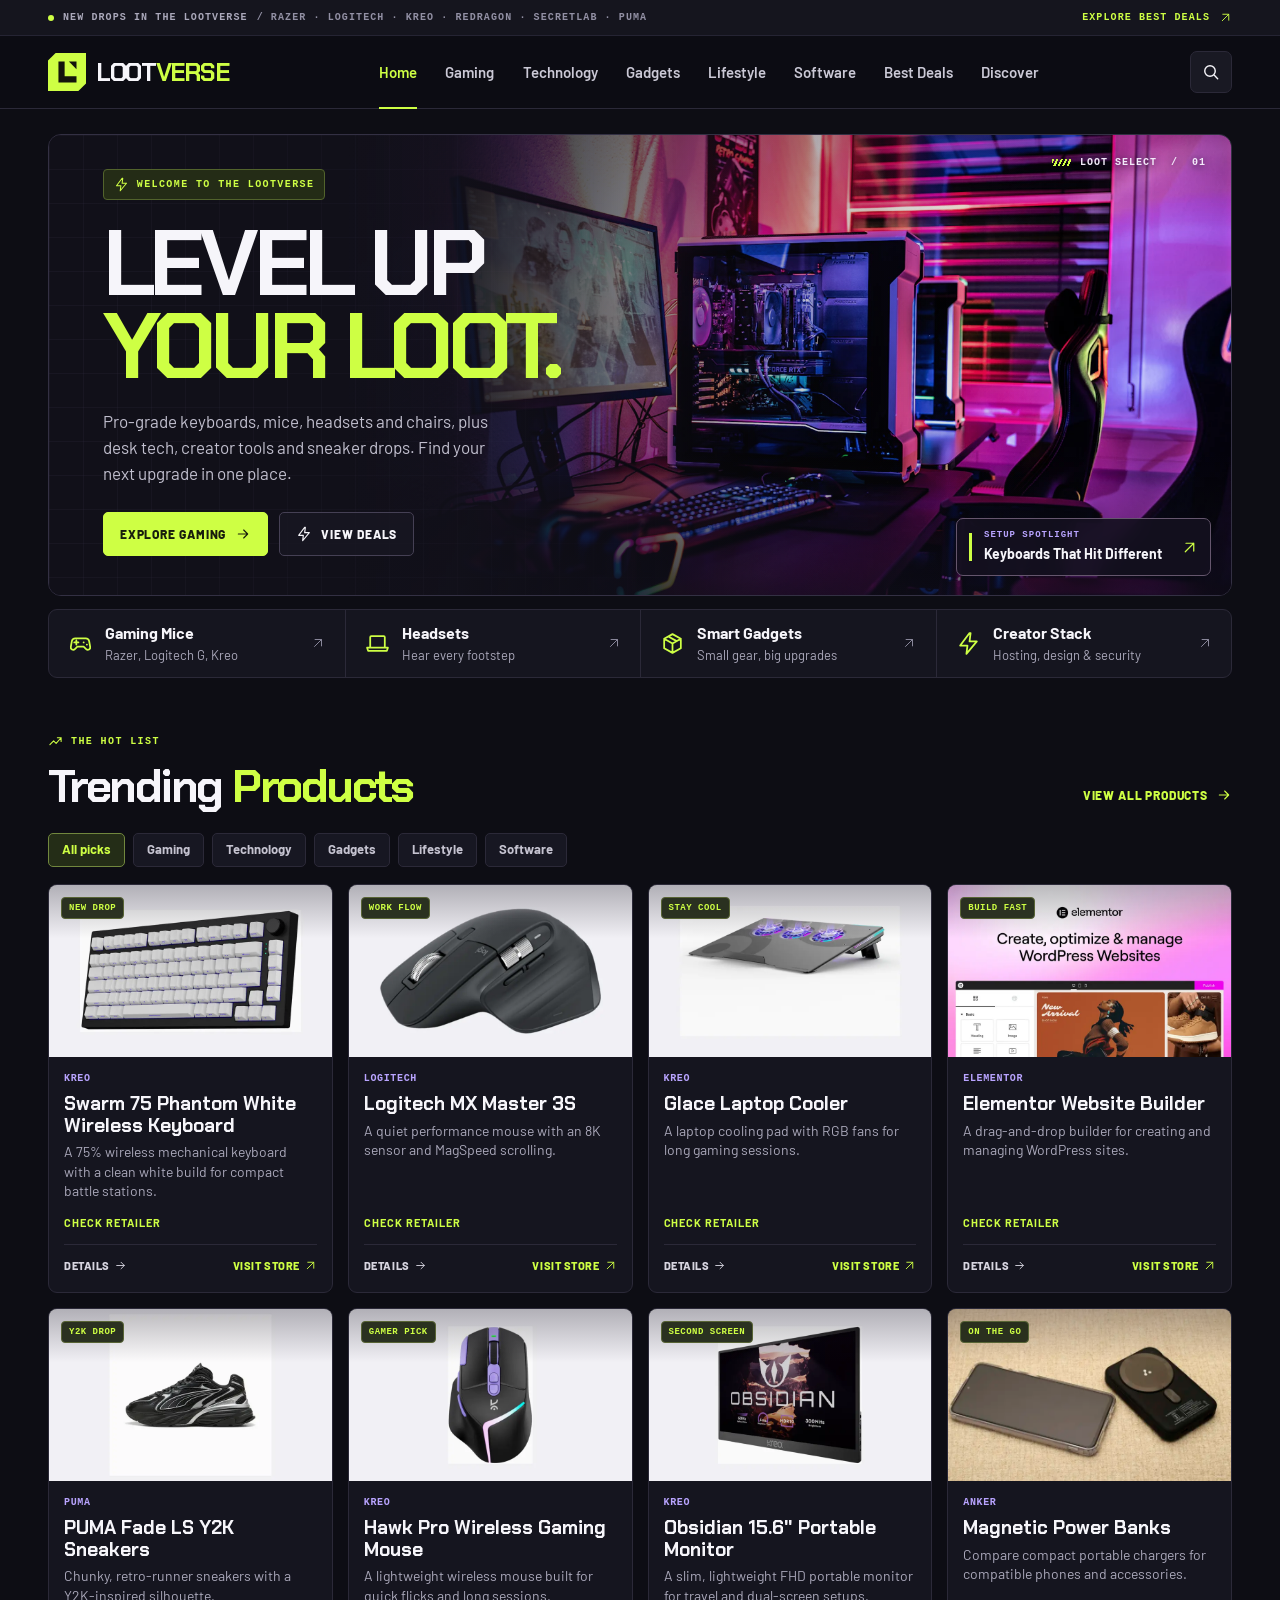
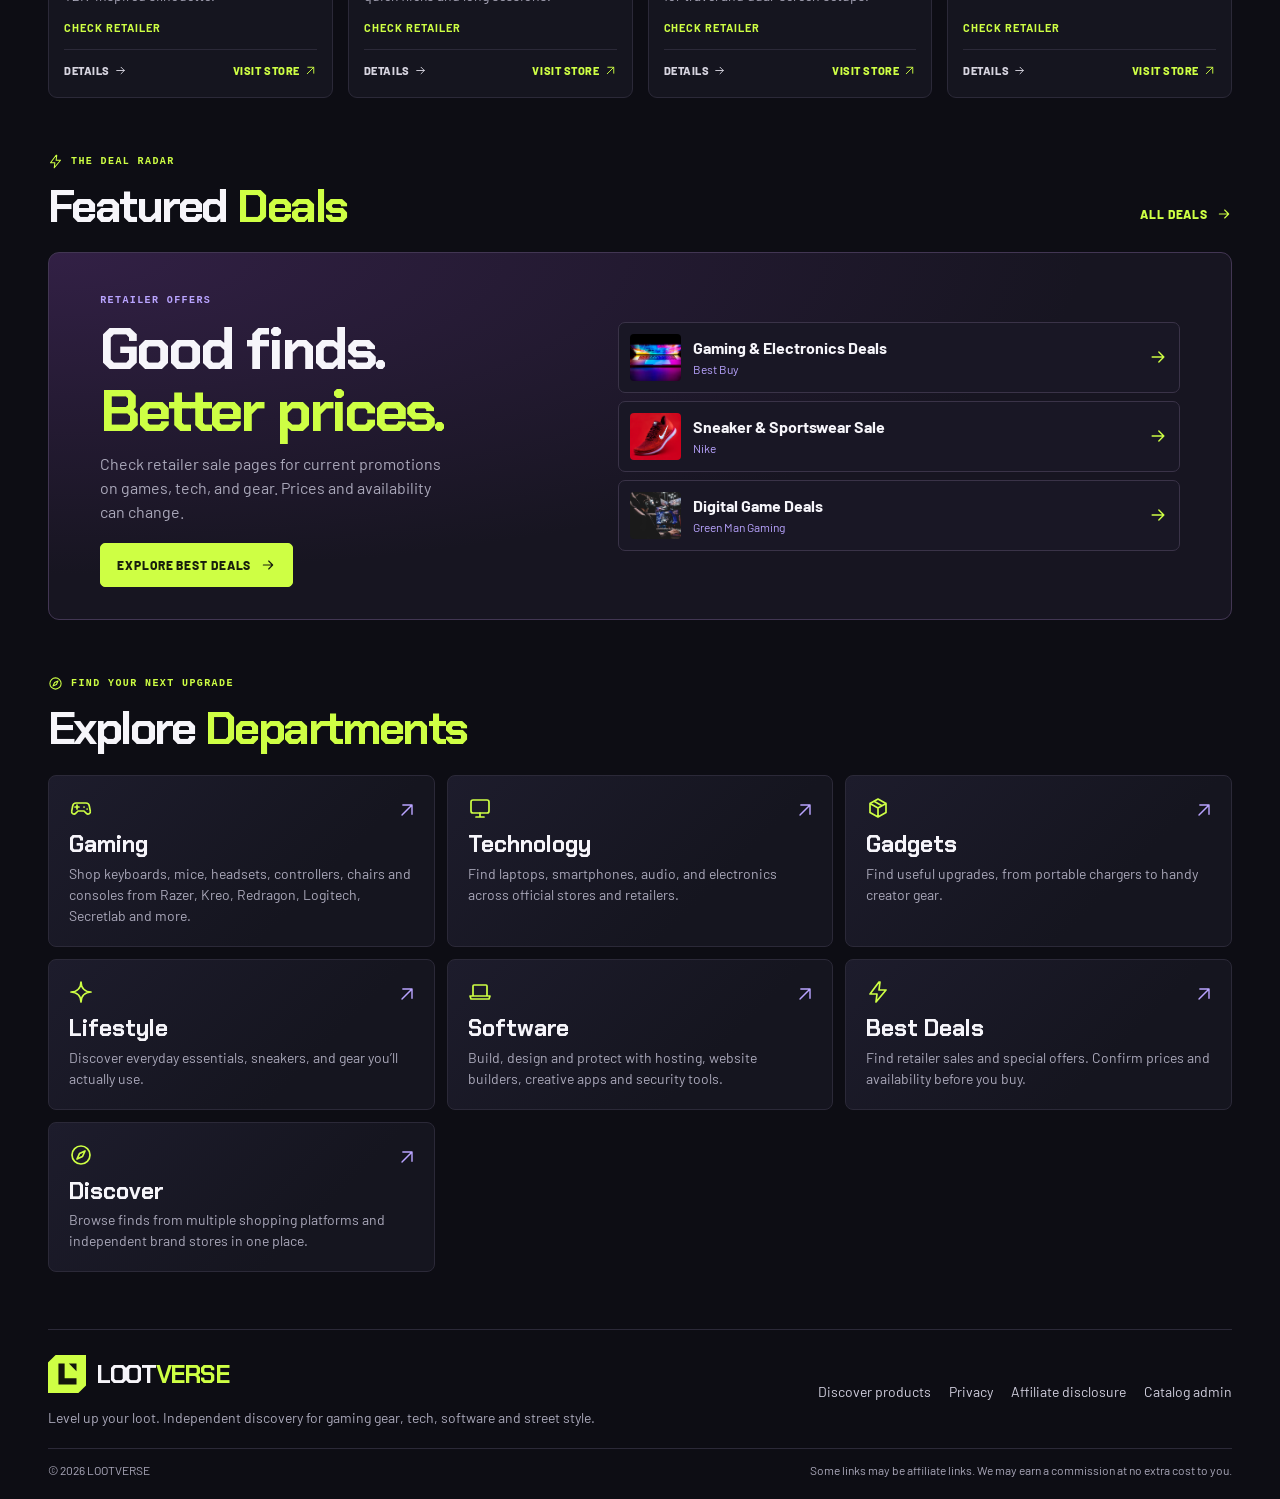
==== commit 1356d8cc: "Rebrand store as LOOTVERSE and expand catalog to 64 products with a new Software department (6b04572" ====
--- a/index.html
+++ b/index.html
@@ -4,8 +4,8 @@
   <meta charset="UTF-8">
   <meta name="viewport" content="width=device-width, initial-scale=1.0">
   <meta name="theme-color" content="#0d0d14">
-  <meta name="description" content="Discover gaming gear, standout tech, useful gadgets and everyday finds from multiple retailers. Shop smarter with APEXDRIP.">
-  <title>APEXDRIP — Gaming, Tech &amp; Everyday Finds</title>
+  <meta name="description" content="LOOTVERSE: hand-picked gaming gear, desk tech, creator gadgets, software and sneaker drops from Razer, Logitech, Kreo, Redragon, Secretlab, PUMA and more.">
+  <title>LOOTVERSE — Level Up Your Loot | Gaming Gear, Tech &amp; Drip</title>
   <link rel="icon" href="assets/mark.svg" type="image/svg+xml">
   <link rel="preload" href="assets/chakra-700.woff2" as="font" type="font/woff2" crossorigin>
   <link rel="stylesheet" href="styles.css">
@@ -30,19 +30,20 @@
   <a class="skip-link" href="#main-content">Skip to content</a>
   <div class="announcement" role="region" aria-label="Store announcement">
     <div class="wrap announcement-inner">
-      <span><span class="status-dot"></span> THE APEXDRIP RADAR <span class="announcement-extra">/ GAMING, TECH &amp; GEAR</span></span>
+      <span><span class="status-dot"></span> NEW DROPS IN THE LOOTVERSE <span class="announcement-extra">/ RAZER · LOGITECH · KREO · REDRAGON · SECRETLAB · PUMA</span></span>
       <a href="#deals">EXPLORE BEST DEALS <svg class="icon"><use href="#i-external"/></svg></a>
     </div>
   </div>
   <header class="site-header">
     <div class="wrap header-inner">
-      <a class="brand" href="#home" aria-label="APEXDRIP home"><img src="assets/mark.svg" alt="" width="38" height="38"><span>APEX<span>DRIP</span></span></a>
+      <a class="brand" href="#home" aria-label="LOOTVERSE home"><img src="assets/mark.svg" alt="" width="38" height="38"><span>LOOT<span>VERSE</span></span></a>
       <nav class="desktop-nav" id="mainNav" aria-label="Main navigation">
         <a href="#home" data-page="home" aria-current="page">Home</a>
         <a href="#gaming" data-page="gaming">Gaming</a>
         <a href="#technology" data-page="technology">Technology</a>
         <a href="#gadgets" data-page="gadgets">Gadgets</a>
         <a href="#lifestyle" data-page="lifestyle">Lifestyle</a>
+        <a href="#software" data-page="software">Software</a>
         <a href="#deals" data-page="deals">Best Deals</a>
         <a href="#discover" data-page="discover">Discover</a>
       </nav>
@@ -59,22 +60,22 @@
           <img class="hero-photo" src="assets/gaming-setup.webp" alt="" width="1450" height="920" fetchpriority="high">
           <div class="hero-grid" aria-hidden="true"></div>
           <div class="hero-content">
-            <span class="hero-label"><svg class="icon"><use href="#i-bolt"/></svg> THE GAMING EDIT</span>
-            <h1 id="hero-title">GEAR UP.<br><em>GAME ON.</em></h1>
-            <p>From RGB battle stations to everyday tech. Discover standout gear, smart gadgets, and deals worth a second look.</p>
+            <span class="hero-label"><svg class="icon"><use href="#i-bolt"/></svg> WELCOME TO THE LOOTVERSE</span>
+            <h1 id="hero-title">LEVEL UP<br><em>YOUR LOOT.</em></h1>
+            <p>Pro-grade keyboards, mice, headsets and chairs, plus desk tech, creator tools and sneaker drops. Find your next upgrade in one place.</p>
             <div class="hero-actions">
               <a class="btn btn-primary" href="#gaming">EXPLORE GAMING <svg class="icon"><use href="#i-arrow"/></svg></a>
               <a class="btn btn-ghost" href="#deals"><svg class="icon"><use href="#i-bolt"/></svg> VIEW DEALS</a>
             </div>
           </div>
-          <div class="hero-coordinate" aria-hidden="true"><span></span> APEX SELECT &nbsp;/&nbsp; 01</div>
-          <a class="hero-caption" href="#gaming?type=Accessories"><span class="caption-mark"></span><span><small>SETUP SPOTLIGHT</small><strong>The Neon Battlestation</strong></span><svg class="icon"><use href="#i-external"/></svg></a>
+          <div class="hero-coordinate" aria-hidden="true"><span></span> LOOT SELECT &nbsp;/&nbsp; 01</div>
+          <a class="hero-caption" href="#gaming?type=Keyboards"><span class="caption-mark"></span><span><small>SETUP SPOTLIGHT</small><strong>Keyboards That Hit Different</strong></span><svg class="icon"><use href="#i-external"/></svg></a>
         </div>
         <nav class="quick-links" aria-label="Popular collections">
-          <a href="#gaming?type=Consoles"><svg class="icon"><use href="#i-game"/></svg><span><strong>Consoles</strong><small>Find your next console</small></span><svg class="icon quick-arrow"><use href="#i-external"/></svg></a>
-          <a href="#gaming?type=Gaming+Laptops"><svg class="icon"><use href="#i-laptop"/></svg><span><strong>PC Gaming</strong><small>Performance made portable</small></span><svg class="icon quick-arrow"><use href="#i-external"/></svg></a>
+          <a href="#gaming?type=Mice"><svg class="icon"><use href="#i-game"/></svg><span><strong>Gaming Mice</strong><small>Razer, Logitech G, Kreo</small></span><svg class="icon quick-arrow"><use href="#i-external"/></svg></a>
+          <a href="#gaming?type=Headsets"><svg class="icon"><use href="#i-laptop"/></svg><span><strong>Headsets</strong><small>Hear every footstep</small></span><svg class="icon quick-arrow"><use href="#i-external"/></svg></a>
           <a href="#gadgets"><svg class="icon"><use href="#i-box"/></svg><span><strong>Smart Gadgets</strong><small>Small gear, big upgrades</small></span><svg class="icon quick-arrow"><use href="#i-external"/></svg></a>
-          <a href="#deals"><svg class="icon"><use href="#i-bolt"/></svg><span><strong>Best Deals</strong><small>Offers across retailers</small></span><svg class="icon quick-arrow"><use href="#i-external"/></svg></a>
+          <a href="#software"><svg class="icon"><use href="#i-bolt"/></svg><span><strong>Creator Stack</strong><small>Hosting, design &amp; security</small></span><svg class="icon quick-arrow"><use href="#i-external"/></svg></a>
         </nav>
       </section>
 
@@ -137,8 +138,8 @@
     <noscript><p class="wrap brand-note">Enable JavaScript to browse, filter, and search products.</p></noscript>
   </main>
   <footer class="footer wrap">
-    <div class="footer-main"><div><a class="brand" href="#home"><img src="assets/mark.svg" alt="" width="38" height="38"><span>APEX<span>DRIP</span></span></a><p>Independent product discovery for gaming, tech, and everyday gear.</p></div><div class="footer-links"><a href="#discover">Discover products</a><a href="privacy.html">Privacy</a><a href="disclosure.html">Affiliate disclosure</a><a href="#admin">Catalog admin</a></div></div>
-    <div class="footer-bottom"><span>© <span id="year"></span> APEXDRIP</span><p>Some links may be affiliate links. We may earn a commission at no extra cost to you.</p></div>
+    <div class="footer-main"><div><a class="brand" href="#home"><img src="assets/mark.svg" alt="" width="38" height="38"><span>LOOT<span>VERSE</span></span></a><p>Level up your loot. Independent discovery for gaming gear, tech, software and street style.</p></div><div class="footer-links"><a href="#discover">Discover products</a><a href="privacy.html">Privacy</a><a href="disclosure.html">Affiliate disclosure</a><a href="#admin">Catalog admin</a></div></div>
+    <div class="footer-bottom"><span>© <span id="year"></span> LOOTVERSE</span><p>Some links may be affiliate links. We may earn a commission at no extra cost to you.</p></div>
   </footer>
 
   <dialog class="search-overlay" id="searchOverlay" aria-labelledby="searchTitle">
@@ -150,6 +151,6 @@
     <button class="icon-btn dialog-close" id="modalClose" type="button" aria-label="Close product details" autofocus><svg class="icon"><use href="#i-close"/></svg></button><div id="modalContent"></div>
   </dialog>
 
-  <div class="admin-panel hidden" id="adminPanel"><div class="admin-shell"><aside class="admin-sidebar"><a class="brand" href="#home"><img src="assets/mark.svg" alt="" width="38" height="38"><span>APEX<span>DRIP</span></span></a><div class="admin-label">WORKSPACE</div><button class="admin-tab active" data-tab="overview">Overview</button><button class="admin-tab" data-tab="products">Products</button><button class="admin-tab" data-tab="add">Add product</button><div class="admin-sidebar-bottom"><button id="backToSite" class="back-site">← Back to website</button></div></aside><div class="admin-main"><div class="admin-top"><div><div class="eyebrow">APEXDRIP / CONTROL ROOM</div><h2 id="adminTitle">OVERVIEW</h2></div><button class="btn btn-primary" id="adminAddBtn">＋ ADD PRODUCT</button></div><div id="adminView"></div></div></div></div>
+  <div class="admin-panel hidden" id="adminPanel"><div class="admin-shell"><aside class="admin-sidebar"><a class="brand" href="#home"><img src="assets/mark.svg" alt="" width="38" height="38"><span>LOOT<span>VERSE</span></span></a><div class="admin-label">WORKSPACE</div><button class="admin-tab active" data-tab="overview">Overview</button><button class="admin-tab" data-tab="products">Products</button><button class="admin-tab" data-tab="add">Add product</button><div class="admin-sidebar-bottom"><button id="backToSite" class="back-site">← Back to website</button></div></aside><div class="admin-main"><div class="admin-top"><div><div class="eyebrow">LOOTVERSE / CONTROL ROOM</div><h2 id="adminTitle">OVERVIEW</h2></div><button class="btn btn-primary" id="adminAddBtn">＋ ADD PRODUCT</button></div><div id="adminView"></div></div></div></div>
 </body>
 </html>
--- a/styles.css
+++ b/styles.css
@@ -255,13 +255,19 @@
   .desktop-nav a{font-size:14px}
   .product-grid{grid-template-columns:repeat(3,minmax(0,1fr))}
 }
-@media(max-width:860px){
+@media(max-width:1180px){
+  .desktop-nav{gap:16px}
+  .desktop-nav a{font-size:14px}
+}
+@media(max-width:980px){
   .header-inner{min-height:62px}
   .menu-btn{display:grid}
   .header-inner .desktop-nav{display:none;position:absolute;left:0;right:0;top:100%;padding:10px 28px;background:#15151f;border-bottom:1px solid var(--line);box-shadow:0 20px 30px #0c0b1485}
   .header-inner .desktop-nav.open{display:grid;gap:0;max-height:calc(100dvh - 62px);overflow:auto}
   .header-inner .desktop-nav a{min-height:43px;padding-left:12px}
   .desktop-nav a[aria-current]::after{inset:12px auto 12px 0;width:2px;height:auto}
+}
+@media(max-width:860px){
   .quick-links a{gap:8px}
   .quick-links .quick-arrow{display:none}
   .brand-directory{grid-template-columns:repeat(3,minmax(0,1fr))}
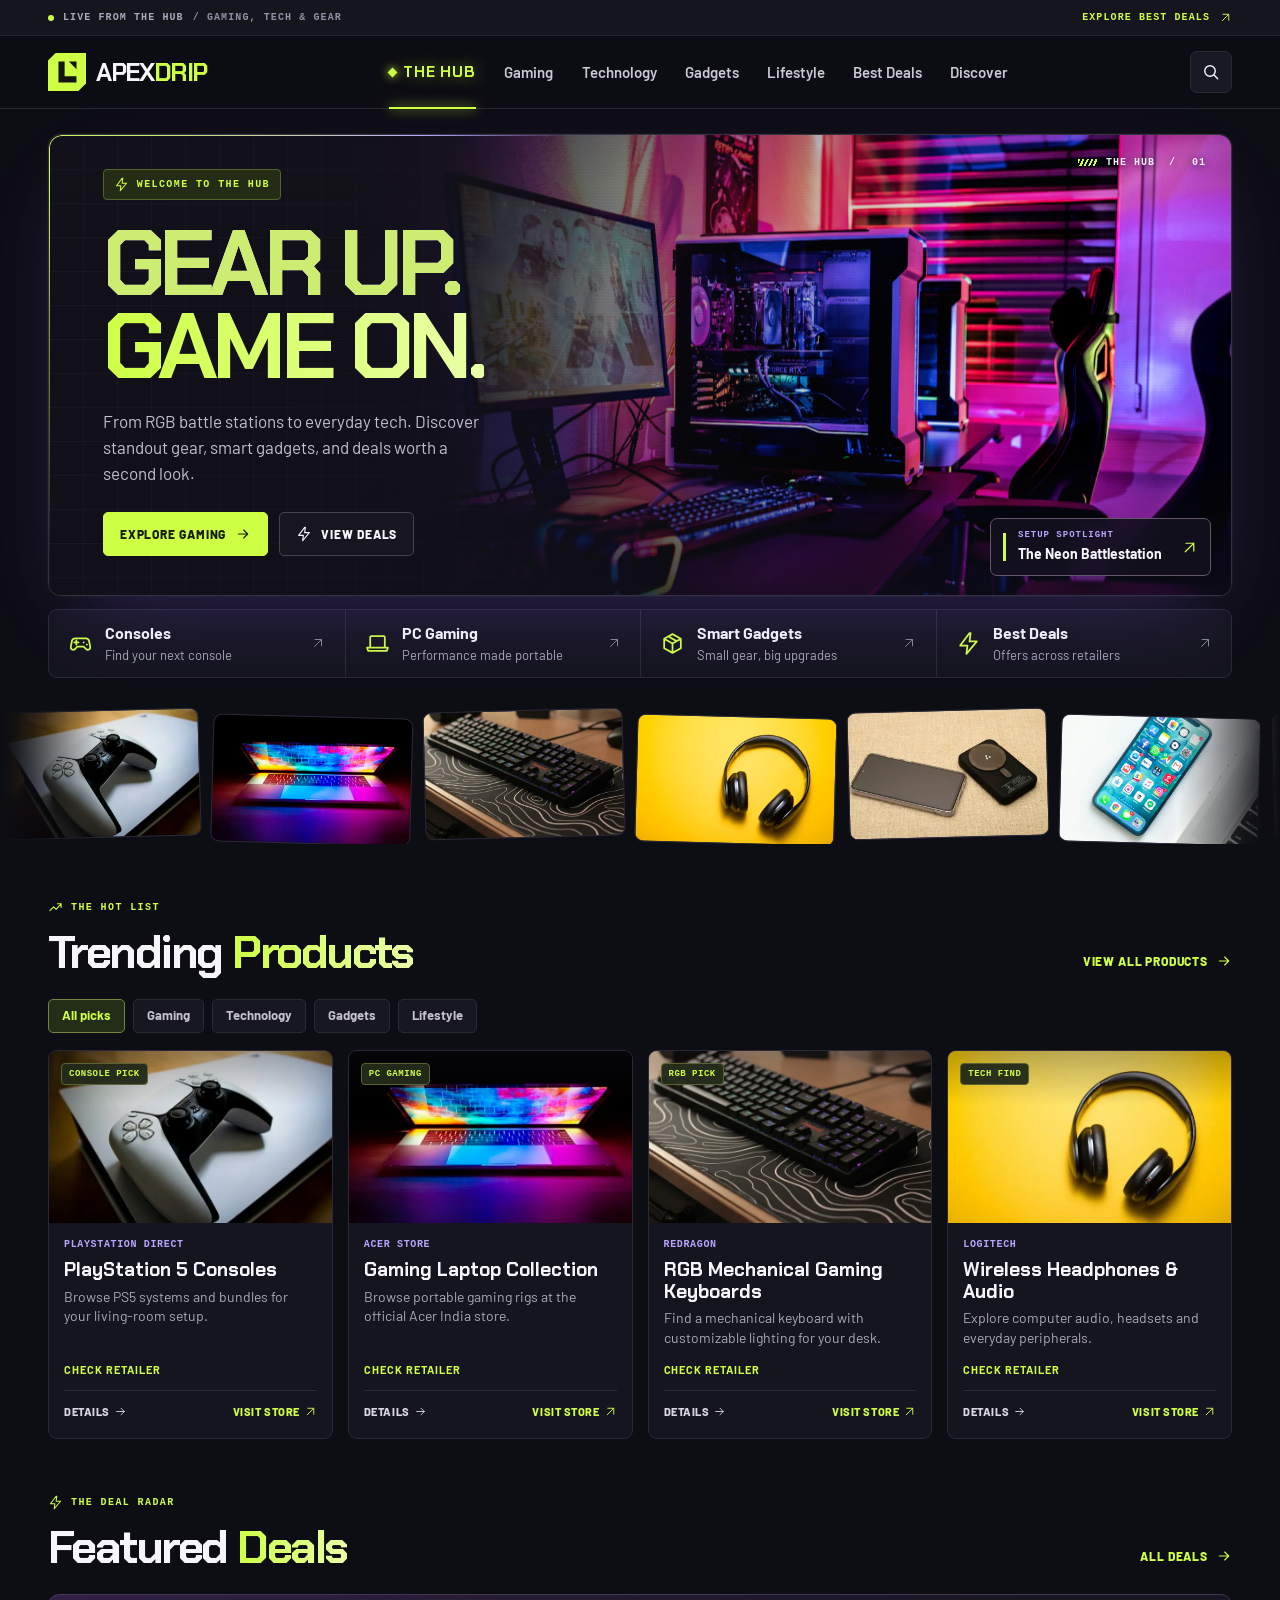
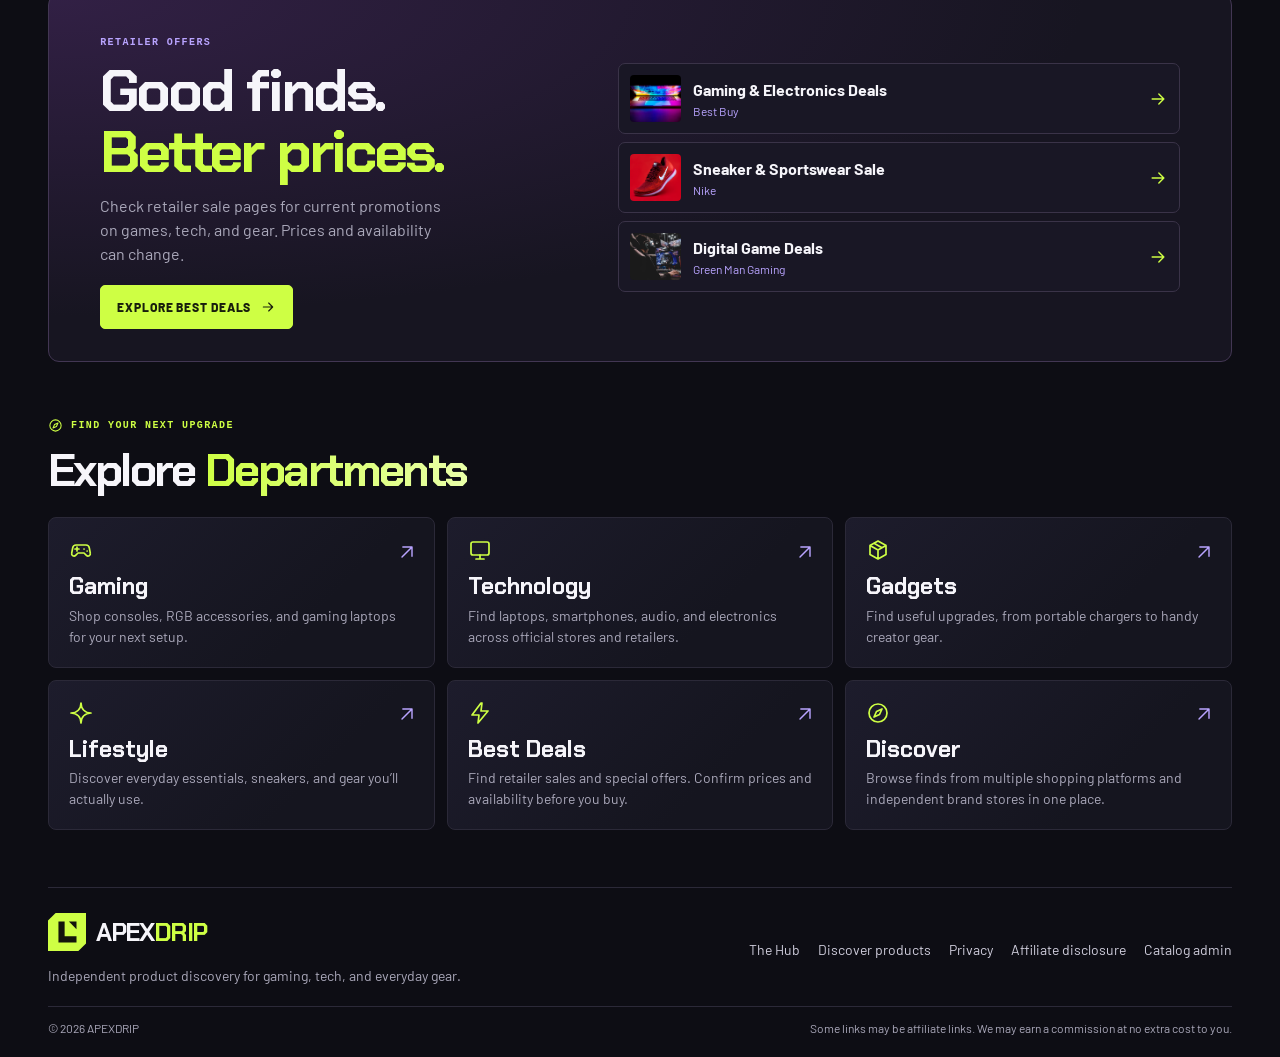
==== commit 5c3f68ed: "Rename Home to The Hub and add animated photo slideshows to APEX Drip Store (6b0555d81e8af1a414e12d5" ====
--- a/index.html
+++ b/index.html
@@ -4,8 +4,8 @@
   <meta charset="UTF-8">
   <meta name="viewport" content="width=device-width, initial-scale=1.0">
   <meta name="theme-color" content="#0d0d14">
-  <meta name="description" content="LOOTVERSE: hand-picked gaming gear, desk tech, creator gadgets, software and sneaker drops from Razer, Logitech, Kreo, Redragon, Secretlab, PUMA and more.">
-  <title>LOOTVERSE — Level Up Your Loot | Gaming Gear, Tech &amp; Drip</title>
+  <meta name="description" content="Discover gaming gear, standout tech, useful gadgets and everyday finds from multiple retailers. Shop smarter with APEXDRIP.">
+  <title>THE HUB | APEXDRIP — Gaming, Tech &amp; Everyday Finds</title>
   <link rel="icon" href="assets/mark.svg" type="image/svg+xml">
   <link rel="preload" href="assets/chakra-700.woff2" as="font" type="font/woff2" crossorigin>
   <link rel="stylesheet" href="styles.css">
@@ -30,20 +30,19 @@
   <a class="skip-link" href="#main-content">Skip to content</a>
   <div class="announcement" role="region" aria-label="Store announcement">
     <div class="wrap announcement-inner">
-      <span><span class="status-dot"></span> NEW DROPS IN THE LOOTVERSE <span class="announcement-extra">/ RAZER · LOGITECH · KREO · REDRAGON · SECRETLAB · PUMA</span></span>
+      <span><span class="status-dot"></span> LIVE FROM THE HUB <span class="announcement-extra">/ GAMING, TECH &amp; GEAR</span></span>
       <a href="#deals">EXPLORE BEST DEALS <svg class="icon"><use href="#i-external"/></svg></a>
     </div>
   </div>
   <header class="site-header">
     <div class="wrap header-inner">
-      <a class="brand" href="#home" aria-label="LOOTVERSE home"><img src="assets/mark.svg" alt="" width="38" height="38"><span>LOOT<span>VERSE</span></span></a>
+      <a class="brand" href="#hub" aria-label="APEXDRIP — The Hub"><img src="assets/mark.svg" alt="" width="38" height="38"><span>APEX<span>DRIP</span></span></a>
       <nav class="desktop-nav" id="mainNav" aria-label="Main navigation">
-        <a href="#home" data-page="home" aria-current="page">Home</a>
+        <a href="#hub" data-page="hub" aria-current="page" class="hub-link"><span class="hub-dot" aria-hidden="true"></span>THE HUB</a>
         <a href="#gaming" data-page="gaming">Gaming</a>
         <a href="#technology" data-page="technology">Technology</a>
         <a href="#gadgets" data-page="gadgets">Gadgets</a>
         <a href="#lifestyle" data-page="lifestyle">Lifestyle</a>
-        <a href="#software" data-page="software">Software</a>
         <a href="#deals" data-page="deals">Best Deals</a>
         <a href="#discover" data-page="discover">Discover</a>
       </nav>
@@ -54,39 +53,48 @@
     </div>
   </header>
   <main id="main-content" tabindex="-1">
-    <div id="homePage">
+    <div id="hubPage">
       <section class="hero wrap" aria-labelledby="hero-title">
         <div class="hero-frame">
-          <img class="hero-photo" src="assets/gaming-setup.webp" alt="" width="1450" height="920" fetchpriority="high">
+          <div class="hero-slides" aria-hidden="true">
+            <img class="hero-photo is-active" src="assets/gaming-setup.webp" alt="" width="1450" height="920" fetchpriority="high">
+            <img class="hero-photo" src="assets/console.webp" alt="" width="640" height="420" loading="lazy">
+            <img class="hero-photo" src="assets/keyboard.webp" alt="" width="640" height="420" loading="lazy">
+            <img class="hero-photo" src="assets/gaming-chair.webp" alt="" width="640" height="420" loading="lazy">
+            <img class="hero-photo" src="assets/streetwear.webp" alt="" width="640" height="420" loading="lazy">
+          </div>
+          <div class="hero-scan" aria-hidden="true"></div>
           <div class="hero-grid" aria-hidden="true"></div>
           <div class="hero-content">
-            <span class="hero-label"><svg class="icon"><use href="#i-bolt"/></svg> WELCOME TO THE LOOTVERSE</span>
-            <h1 id="hero-title">LEVEL UP<br><em>YOUR LOOT.</em></h1>
-            <p>Pro-grade keyboards, mice, headsets and chairs, plus desk tech, creator tools and sneaker drops. Find your next upgrade in one place.</p>
+            <span class="hero-label"><svg class="icon"><use href="#i-bolt"/></svg> WELCOME TO THE HUB</span>
+            <h1 id="hero-title"><span class="glitch" data-text="GEAR UP.">GEAR UP.</span><br><em>GAME ON.</em></h1>
+            <p>From RGB battle stations to everyday tech. Discover standout gear, smart gadgets, and deals worth a second look.</p>
             <div class="hero-actions">
               <a class="btn btn-primary" href="#gaming">EXPLORE GAMING <svg class="icon"><use href="#i-arrow"/></svg></a>
               <a class="btn btn-ghost" href="#deals"><svg class="icon"><use href="#i-bolt"/></svg> VIEW DEALS</a>
             </div>
           </div>
-          <div class="hero-coordinate" aria-hidden="true"><span></span> LOOT SELECT &nbsp;/&nbsp; 01</div>
-          <a class="hero-caption" href="#gaming?type=Keyboards"><span class="caption-mark"></span><span><small>SETUP SPOTLIGHT</small><strong>Keyboards That Hit Different</strong></span><svg class="icon"><use href="#i-external"/></svg></a>
+          <div class="hero-coordinate" aria-hidden="true"><span></span> THE HUB &nbsp;/&nbsp; <b id="heroCount">01</b></div>
+          <a class="hero-caption" href="#gaming?type=Accessories"><span class="caption-mark"></span><span><small>SETUP SPOTLIGHT</small><strong>The Neon Battlestation</strong></span><svg class="icon"><use href="#i-external"/></svg></a>
         </div>
         <nav class="quick-links" aria-label="Popular collections">
-          <a href="#gaming?type=Mice"><svg class="icon"><use href="#i-game"/></svg><span><strong>Gaming Mice</strong><small>Razer, Logitech G, Kreo</small></span><svg class="icon quick-arrow"><use href="#i-external"/></svg></a>
-          <a href="#gaming?type=Headsets"><svg class="icon"><use href="#i-laptop"/></svg><span><strong>Headsets</strong><small>Hear every footstep</small></span><svg class="icon quick-arrow"><use href="#i-external"/></svg></a>
+          <a href="#gaming?type=Consoles"><svg class="icon"><use href="#i-game"/></svg><span><strong>Consoles</strong><small>Find your next console</small></span><svg class="icon quick-arrow"><use href="#i-external"/></svg></a>
+          <a href="#gaming?type=Gaming+Laptops"><svg class="icon"><use href="#i-laptop"/></svg><span><strong>PC Gaming</strong><small>Performance made portable</small></span><svg class="icon quick-arrow"><use href="#i-external"/></svg></a>
           <a href="#gadgets"><svg class="icon"><use href="#i-box"/></svg><span><strong>Smart Gadgets</strong><small>Small gear, big upgrades</small></span><svg class="icon quick-arrow"><use href="#i-external"/></svg></a>
-          <a href="#software"><svg class="icon"><use href="#i-bolt"/></svg><span><strong>Creator Stack</strong><small>Hosting, design &amp; security</small></span><svg class="icon quick-arrow"><use href="#i-external"/></svg></a>
+          <a href="#deals"><svg class="icon"><use href="#i-bolt"/></svg><span><strong>Best Deals</strong><small>Offers across retailers</small></span><svg class="icon quick-arrow"><use href="#i-external"/></svg></a>
         </nav>
       </section>
+
+      <div class="photo-strip" data-strip="hub" aria-hidden="true"></div>
 
       <section class="section wrap" id="trending" aria-labelledby="trending-title">
         <div class="section-heading">
           <div><span class="eyebrow"><svg class="icon"><use href="#i-trend"/></svg> THE HOT LIST</span><h2 id="trending-title">Trending <em>Products</em></h2></div>
           <a class="text-link" href="#discover">VIEW ALL PRODUCTS <svg class="icon"><use href="#i-arrow"/></svg></a>
         </div>
-        <div id="homeFilters" class="chips" aria-label="Filter trending products"></div>
+        <div id="hubFilters" class="chips" aria-label="Filter trending products"></div>
         <div class="product-grid" id="productGrid"></div>
-        <div class="empty-state" id="homeEmpty" hidden>No picks in this category yet.</div>
+        <div class="empty-state" id="hubEmpty" hidden>No picks in this category yet.</div>
       </section>
 
       <section class="section wrap" id="featured-deals" aria-labelledby="featured-deals-title">
@@ -107,14 +115,15 @@
       <section class="wrap collection-hero" aria-labelledby="collectionTitle">
         <div class="collection-banner" id="collectionBanner">
           <div class="collection-copy">
-            <div class="breadcrumb"><a href="#home">Home</a><span>/</span><span id="breadcrumbCurrent"></span></div>
+            <div class="breadcrumb"><a href="#hub">The Hub</a><span>/</span><span id="breadcrumbCurrent"></span></div>
             <span class="eyebrow" id="collectionEyebrow"></span>
             <h1 id="collectionTitle" tabindex="-1"></h1>
             <p id="collectionDescription"></p>
           </div>
-          <img id="collectionImage" class="collection-image" alt="" width="640" height="420" hidden>
+          <div id="collectionImage" class="collection-slides" aria-hidden="true"></div>
         </div>
       </section>
+      <div class="photo-strip" id="collectionStrip" aria-hidden="true"></div>
       <section class="section wrap collection-section" aria-labelledby="catalogTitle">
         <div class="section-heading"><div><span class="eyebrow" id="catalogEyebrow">BROWSE THE COLLECTION</span><h2 id="catalogTitle">Shop the <em>Catalog</em></h2></div></div>
         <div class="catalog-tools">
@@ -138,8 +147,8 @@
     <noscript><p class="wrap brand-note">Enable JavaScript to browse, filter, and search products.</p></noscript>
   </main>
   <footer class="footer wrap">
-    <div class="footer-main"><div><a class="brand" href="#home"><img src="assets/mark.svg" alt="" width="38" height="38"><span>LOOT<span>VERSE</span></span></a><p>Level up your loot. Independent discovery for gaming gear, tech, software and street style.</p></div><div class="footer-links"><a href="#discover">Discover products</a><a href="privacy.html">Privacy</a><a href="disclosure.html">Affiliate disclosure</a><a href="#admin">Catalog admin</a></div></div>
-    <div class="footer-bottom"><span>© <span id="year"></span> LOOTVERSE</span><p>Some links may be affiliate links. We may earn a commission at no extra cost to you.</p></div>
+    <div class="footer-main"><div><a class="brand" href="#hub"><img src="assets/mark.svg" alt="" width="38" height="38"><span>APEX<span>DRIP</span></span></a><p>Independent product discovery for gaming, tech, and everyday gear.</p></div><div class="footer-links"><a href="#hub">The Hub</a><a href="#discover">Discover products</a><a href="privacy.html">Privacy</a><a href="disclosure.html">Affiliate disclosure</a><a href="#admin">Catalog admin</a></div></div>
+    <div class="footer-bottom"><span>© <span id="year"></span> APEXDRIP</span><p>Some links may be affiliate links. We may earn a commission at no extra cost to you.</p></div>
   </footer>
 
   <dialog class="search-overlay" id="searchOverlay" aria-labelledby="searchTitle">
@@ -151,6 +160,6 @@
     <button class="icon-btn dialog-close" id="modalClose" type="button" aria-label="Close product details" autofocus><svg class="icon"><use href="#i-close"/></svg></button><div id="modalContent"></div>
   </dialog>
 
-  <div class="admin-panel hidden" id="adminPanel"><div class="admin-shell"><aside class="admin-sidebar"><a class="brand" href="#home"><img src="assets/mark.svg" alt="" width="38" height="38"><span>LOOT<span>VERSE</span></span></a><div class="admin-label">WORKSPACE</div><button class="admin-tab active" data-tab="overview">Overview</button><button class="admin-tab" data-tab="products">Products</button><button class="admin-tab" data-tab="add">Add product</button><div class="admin-sidebar-bottom"><button id="backToSite" class="back-site">← Back to website</button></div></aside><div class="admin-main"><div class="admin-top"><div><div class="eyebrow">LOOTVERSE / CONTROL ROOM</div><h2 id="adminTitle">OVERVIEW</h2></div><button class="btn btn-primary" id="adminAddBtn">＋ ADD PRODUCT</button></div><div id="adminView"></div></div></div></div>
+  <div class="admin-panel hidden" id="adminPanel"><div class="admin-shell"><aside class="admin-sidebar"><a class="brand" href="#hub"><img src="assets/mark.svg" alt="" width="38" height="38"><span>APEX<span>DRIP</span></span></a><div class="admin-label">WORKSPACE</div><button class="admin-tab active" data-tab="overview">Overview</button><button class="admin-tab" data-tab="products">Products</button><button class="admin-tab" data-tab="add">Add product</button><div class="admin-sidebar-bottom"><button id="backToSite" class="back-site">← Back to The Hub</button></div></aside><div class="admin-main"><div class="admin-top"><div><div class="eyebrow">APEXDRIP / CONTROL ROOM</div><h2 id="adminTitle">OVERVIEW</h2></div><button class="btn btn-primary" id="adminAddBtn">＋ ADD PRODUCT</button></div><div id="adminView"></div></div></div></div>
 </body>
 </html>
--- a/styles.css
+++ b/styles.css
@@ -44,7 +44,8 @@
 .announcement a{color:var(--accent);white-space:nowrap}
 .announcement a:hover{text-decoration:underline;text-underline-offset:4px}
 .announcement .icon{width:13px;height:13px}
-.status-dot{display:inline-block;width:6px;height:6px;border-radius:50%;background:var(--accent);flex:none}
+.status-dot{display:inline-block;width:6px;height:6px;border-radius:50%;background:var(--accent);flex:none;box-shadow:0 0 0 0 #ceff4499;animation:pulse 1.8s ease-out infinite}
+@keyframes pulse{to{box-shadow:0 0 0 9px #ceff4400}}
 .site-header{position:sticky;top:0;z-index:5;background:#0d0d14f5;border-bottom:1px solid var(--line);backdrop-filter:blur(12px)}
 .header-inner{min-height:72px;display:flex;align-items:center;justify-content:space-between;gap:28px}
 .brand{display:inline-flex;align-items:center;gap:10px;font:700 25px/1 var(--display);letter-spacing:-.055em;white-space:nowrap}
@@ -52,7 +53,11 @@
 .desktop-nav{display:flex;align-self:stretch;align-items:stretch;gap:clamp(14px,2.2vw,36px)}
 .desktop-nav a{display:flex;align-items:center;position:relative;color:#cbc9d6;font-size:15px;font-weight:600;white-space:nowrap;transition:color .2s}
 .desktop-nav a:hover,.desktop-nav a[aria-current]{color:var(--accent)}
-.desktop-nav a[aria-current]::after{position:absolute;inset:auto 0 -1px;content:'';height:2px;background:var(--accent)}
+.desktop-nav a[aria-current]::after{position:absolute;inset:auto 0 -1px;content:'';height:2px;background:var(--accent);box-shadow:0 0 12px var(--accent)}
+.desktop-nav .hub-link{gap:7px;font-family:var(--display);letter-spacing:.06em;color:var(--text);text-shadow:0 0 14px #ceff4455}
+.desktop-nav .hub-link:hover,.desktop-nav .hub-link[aria-current]{color:var(--accent);text-shadow:0 0 16px #ceff4488}
+.hub-dot{width:7px;height:7px;flex:none;transform:rotate(45deg);background:var(--accent);box-shadow:0 0 10px var(--accent);animation:blink 2.4s ease-in-out infinite}
+@keyframes blink{50%{opacity:.35}}
 .header-actions{display:flex;align-items:center;gap:8px}
 .icon-btn{display:grid;place-items:center;width:42px;height:42px;border:1px solid var(--line);border-radius:7px;color:var(--text);background:#191923;transition:background .2s,border-color .2s,color .2s}
 .icon-btn:hover{color:var(--accent);border-color:#6d8044;background:#22281a}
@@ -60,7 +65,27 @@
 
 .hero{padding-top:25px}
 .hero-frame{position:relative;isolation:isolate;min-height:452px;overflow:hidden;display:flex;align-items:center;border:1px solid #333043;border-radius:13px;background:#11101a}
-.hero-photo{position:absolute;z-index:-3;right:0;inset-block:0;width:77%;height:100%;object-fit:cover;object-position:center 51%;filter:saturate(.92)}
+.hero-slides{position:absolute;z-index:-3;right:0;inset-block:0;width:77%;height:100%;overflow:hidden;background:#11101a}
+.hero-photo,.collection-slides img{position:absolute;inset:0;width:100%;height:100%;object-fit:cover;object-position:center 51%;opacity:0;transition:opacity 1.4s ease;filter:saturate(1.05) contrast(1.04)}
+.hero-photo.is-active,.collection-slides img.is-active{opacity:1;animation:kenburns 9s ease-out both}
+.hero-photo:nth-child(even).is-active,.collection-slides img:nth-child(even).is-active{animation-name:kenburns-alt}
+@keyframes kenburns{from{transform:scale(1.16) translate(2%,1.5%)}to{transform:scale(1.02) translate(0,0)}}
+@keyframes kenburns-alt{from{transform:scale(1.02) translate(-1%,0)}to{transform:scale(1.15) translate(1.5%,-2%)}}
+.hero-scan{position:absolute;z-index:-1;inset:0;pointer-events:none;background:repeating-linear-gradient(0deg,#ffffff06 0 1px,transparent 1px 3px);mix-blend-mode:overlay}
+.hero-scan::after{position:absolute;inset:0;content:'';background:linear-gradient(180deg,transparent,#ceff4414 50%,transparent);height:22%;animation:scan 6s linear infinite}
+@keyframes scan{from{transform:translateY(-120%)}to{transform:translateY(560%)}}
+.hero-frame{box-shadow:0 0 0 1px #ceff4408,0 30px 80px -30px #8b5cf655}
+.hero-frame::after{position:absolute;z-index:2;inset:0;content:'';border-radius:inherit;pointer-events:none;padding:1px;background:conic-gradient(from var(--spin,0deg),transparent 0 70%,#ceff44 80%,#b9a4ff 88%,transparent 95%);-webkit-mask:linear-gradient(#000 0 0) content-box,linear-gradient(#000 0 0);-webkit-mask-composite:xor;mask:linear-gradient(#000 0 0) content-box exclude,linear-gradient(#000 0 0);animation:spin 7s linear infinite}
+@property --spin{syntax:'<angle>';inherits:false;initial-value:0deg}
+@keyframes spin{to{--spin:360deg}}
+.glitch{position:relative;display:inline-block}
+.glitch::before,.glitch::after{position:absolute;inset:0;content:attr(data-text);pointer-events:none;opacity:.75}
+.glitch::before{color:#b9a4ff;animation:glitch-a 4.5s infinite steps(1)}
+.glitch::after{color:#ceff44;animation:glitch-b 4.5s infinite steps(1)}
+@keyframes glitch-a{0%,88%,100%{transform:none;clip-path:inset(0 0 100% 0)}90%{transform:translate(-4px,2px);clip-path:inset(10% 0 55% 0)}93%{transform:translate(3px,-1px);clip-path:inset(60% 0 8% 0)}}
+@keyframes glitch-b{0%,89%,100%{transform:none;clip-path:inset(100% 0 0 0)}91%{transform:translate(4px,-2px);clip-path:inset(40% 0 30% 0)}94%{transform:translate(-3px,1px);clip-path:inset(5% 0 75% 0)}}
+.hero h1 em,.collection-copy h1 em,.section-heading h2 em{background:linear-gradient(90deg,#ceff44,#e9ffa8,#b9a4ff,#ceff44);background-size:300% 100%;-webkit-background-clip:text;background-clip:text;color:transparent;animation:sheen 8s linear infinite}
+@keyframes sheen{to{background-position:300% 0}}
 .hero-frame::before{position:absolute;z-index:-2;inset:0;content:'';background:linear-gradient(90deg,#111019 0%,#111019 25%,#111019f3 34%,#11101945 60%,transparent 84%),linear-gradient(0deg,#100f1eab,transparent 31%,transparent 78%,#17102528)}
 .hero-grid{position:absolute;z-index:-1;inset:0;opacity:.27;background-image:linear-gradient(#9283b837 1px,transparent 1px),linear-gradient(90deg,#9283b837 1px,transparent 1px);background-size:34px 34px;mask-image:linear-gradient(90deg,#101018,transparent 58%)}
 .hero-content{padding:34px clamp(26px,4.2vw,66px) 39px;width:100%;animation:enter .55s ease-out both}
@@ -110,13 +135,29 @@
 .text-link .icon{width:16px;height:16px;transition:transform .2s}
 .text-link:hover .icon{transform:translateX(4px)}
 .chips{display:flex;flex-wrap:wrap;gap:8px;align-items:center}
-#homeFilters{margin-bottom:17px}
+#hubFilters{margin-bottom:17px}
 .chip{padding:6px 13px;border:1px solid var(--line);border-radius:5px;background:#171722;color:#c5c3d0;min-height:34px;font-size:13px;font-weight:700;transition:background .2s,border-color .2s,color .2s}
 .chip:hover{border-color:#839354;color:var(--accent)}
 .chip[aria-pressed=true]{background:#242d17;border-color:#71873e;color:var(--accent)}
 .product-grid{display:grid;grid-template-columns:repeat(4,minmax(0,1fr));gap:15px}
 .product-card{min-width:0;display:flex;flex-direction:column;border:1px solid var(--line);border-radius:9px;overflow:hidden;background:var(--panel);transition:border-color .2s,transform .2s}
-.product-card:hover{border-color:#6a647d;transform:translateY(-3px)}
+.product-card:hover{border-color:#8f7fc0;transform:translateY(-5px);box-shadow:0 18px 40px -18px #b9a4ff66,0 0 0 1px #ceff4422}
+.product-image::before{position:absolute;z-index:1;inset:0;content:'';background:linear-gradient(115deg,transparent 35%,#ffffff2b 50%,transparent 65%);transform:translateX(-120%);pointer-events:none}
+.product-card:hover .product-image::before{transform:translateX(120%);transition:transform .8s ease}
+.reveal{opacity:0;transform:translateY(22px);transition:opacity .6s ease var(--delay,0ms),transform .6s cubic-bezier(.2,.8,.2,1) var(--delay,0ms),border-color .2s,box-shadow .2s}
+.reveal.is-visible{opacity:1;transform:none}
+.product-card.reveal.is-visible:hover{transform:translateY(-5px)}
+
+.photo-strip{position:relative;margin-top:26px;overflow:hidden;padding:6px 0;-webkit-mask:linear-gradient(90deg,transparent,#000 8%,#000 92%,transparent);mask:linear-gradient(90deg,transparent,#000 8%,#000 92%,transparent)}
+.photo-strip:empty{display:none}
+.strip-track{display:flex;gap:12px;width:max-content;animation:marquee 48s linear infinite}
+.photo-strip:hover .strip-track{animation-play-state:paused}
+.strip-tile{flex:none;width:200px;height:128px;overflow:hidden;border-radius:9px;border:1px solid var(--line);background:#1b1a27;transform:rotate(-1.5deg)}
+.strip-tile:nth-child(even){transform:rotate(1.5deg) translateY(6px)}
+.strip-tile img{width:100%;height:100%;object-fit:cover;filter:saturate(1.1);animation:drift 7s ease-in-out infinite alternate}
+.strip-tile:nth-child(3n) img{animation-duration:9s;animation-direction:alternate-reverse}
+@keyframes marquee{to{transform:translateX(calc(-50% - 6px))}}
+@keyframes drift{from{transform:scale(1.04)}to{transform:scale(1.18) translateX(-4%)}}
 .product-image{display:block;position:relative;appearance:none;width:100%;aspect-ratio:1.64;overflow:hidden;border:0;background:#22202f;padding:0;text-align:left}
 .product-image:focus-visible{outline-offset:-3px}
 .product-image img{width:100%;height:100%;object-fit:cover;transition:transform .35s}
@@ -156,7 +197,7 @@
 .deal-row .icon{color:var(--accent)}
 .department-grid{display:grid;grid-template-columns:repeat(3,minmax(0,1fr));gap:12px}
 .department-card{position:relative;padding:20px;min-height:124px;display:flex;flex-direction:column;align-items:start;gap:6px;border:1px solid var(--line);border-radius:8px;background:linear-gradient(135deg,#1d1c2c,var(--panel) 68%);transition:border-color .2s}
-.department-card:hover{border-color:#798948}
+.department-card:hover{border-color:#798948;box-shadow:0 0 30px -10px #ceff4455}
 .department-card>.icon:first-child{color:var(--accent);width:24px;height:24px;margin-bottom:7px}
 .department-card h3{font-size:23px}
 .department-card p{font-size:14px;color:var(--muted)}
@@ -165,7 +206,8 @@
 .collection-hero{padding-top:25px}
 .collection-banner{min-height:268px;display:flex;align-items:center;position:relative;isolation:isolate;overflow:hidden;border:1px solid #3b324b;border-radius:12px;background:radial-gradient(ellipse at 80% bottom,#33214a,transparent 75%),#171521}
 .collection-banner::after{position:absolute;z-index:-1;inset:0;content:'';background:linear-gradient(90deg,#15131f 21%,#15131fdc 41%,#15131f2e 78%),repeating-linear-gradient(90deg,#8574a012 0 1px,transparent 1px 34px)}
-.collection-image{position:absolute;z-index:-2;right:0;width:63%;height:100%;object-fit:cover}
+.collection-slides{position:absolute;z-index:-2;right:0;inset-block:0;width:63%;height:100%;overflow:hidden}
+.collection-copy{animation:enter .55s ease-out both}
 .collection-copy{padding:26px clamp(21px,4vw,57px) 35px}
 .breadcrumb{display:flex;align-items:center;gap:9px;font-size:13px;color:var(--muted);margin-bottom:18px}
 .breadcrumb a:hover{color:var(--accent)}
@@ -255,19 +297,13 @@
   .desktop-nav a{font-size:14px}
   .product-grid{grid-template-columns:repeat(3,minmax(0,1fr))}
 }
-@media(max-width:1180px){
-  .desktop-nav{gap:16px}
-  .desktop-nav a{font-size:14px}
-}
-@media(max-width:980px){
+@media(max-width:860px){
   .header-inner{min-height:62px}
   .menu-btn{display:grid}
   .header-inner .desktop-nav{display:none;position:absolute;left:0;right:0;top:100%;padding:10px 28px;background:#15151f;border-bottom:1px solid var(--line);box-shadow:0 20px 30px #0c0b1485}
   .header-inner .desktop-nav.open{display:grid;gap:0;max-height:calc(100dvh - 62px);overflow:auto}
   .header-inner .desktop-nav a{min-height:43px;padding-left:12px}
   .desktop-nav a[aria-current]::after{inset:12px auto 12px 0;width:2px;height:auto}
-}
-@media(max-width:860px){
   .quick-links a{gap:8px}
   .quick-links .quick-arrow{display:none}
   .brand-directory{grid-template-columns:repeat(3,minmax(0,1fr))}
@@ -278,7 +314,9 @@
   .announcement-extra{display:none}
   .hero,.collection-hero{padding-top:15px}
   .hero-frame{min-height:550px;align-items:end}
-  .hero-photo{width:100%;height:66%;object-position:53% 43%;inset-block:auto;top:0}
+  .hero-slides{width:100%;height:66%;inset-block:auto;top:0}
+  .hero-photo{object-position:53% 43%}
+  .strip-tile{width:150px;height:98px}
   .hero-frame::before{background:linear-gradient(0deg,#111019 0%,#111019 30%,#111019f2 41%,#11101935 72%,transparent 95%)}
   .hero-content{padding:65px 19px 22px}
   .hero h1{font-size:clamp(51px,12vw,77px);margin:17px 0 13px}
@@ -309,7 +347,7 @@
   .product-bottom .icon{display:none}
   .deal-feature{grid-template-columns:1fr;gap:20px}
   .collection-banner{min-height:235px}
-  .collection-image{width:86%}
+  .collection-slides{width:86%}
   .collection-banner::after{background:linear-gradient(90deg,#15131f 8%,#15131fe6 34%,#15131f67 100%)}
   .collection-copy p{font-size:16px}
   .catalog-controls{width:100%}
@@ -339,6 +377,15 @@
   .hero-caption{display:none}
   .quick-links small{display:none}
 }
+/* Info pages */
+.page-banner{position:relative;isolation:isolate;overflow:hidden;min-height:230px;margin:25px auto 0;display:flex;align-items:end;border:1px solid #3b324b;border-radius:12px;background:#171521}
+.page-banner::after{position:absolute;z-index:-1;inset:0;content:'';background:linear-gradient(90deg,#15131f 18%,#15131fd0 45%,#15131f30 85%)}
+.page-banner .collection-slides{width:70%}
+.page-banner .collection-copy{padding-bottom:30px}
+.info-copy{max-width:780px;color:#aab7ca;line-height:1.9;font-size:14px}
 @media(prefers-reduced-motion:reduce){
   *,*::before,*::after{animation:none!important;transition:none!important;scroll-behavior:auto!important}
-}
+  .hero-photo:not(.is-active),.collection-slides img:not(.is-active){display:none}
+}
+.header-inner .desktop-nav.info-nav{display:flex;position:static;padding:0;background:none;border:0;box-shadow:none;gap:20px}
+.header-inner .desktop-nav.info-nav a{min-height:0;padding-left:0}
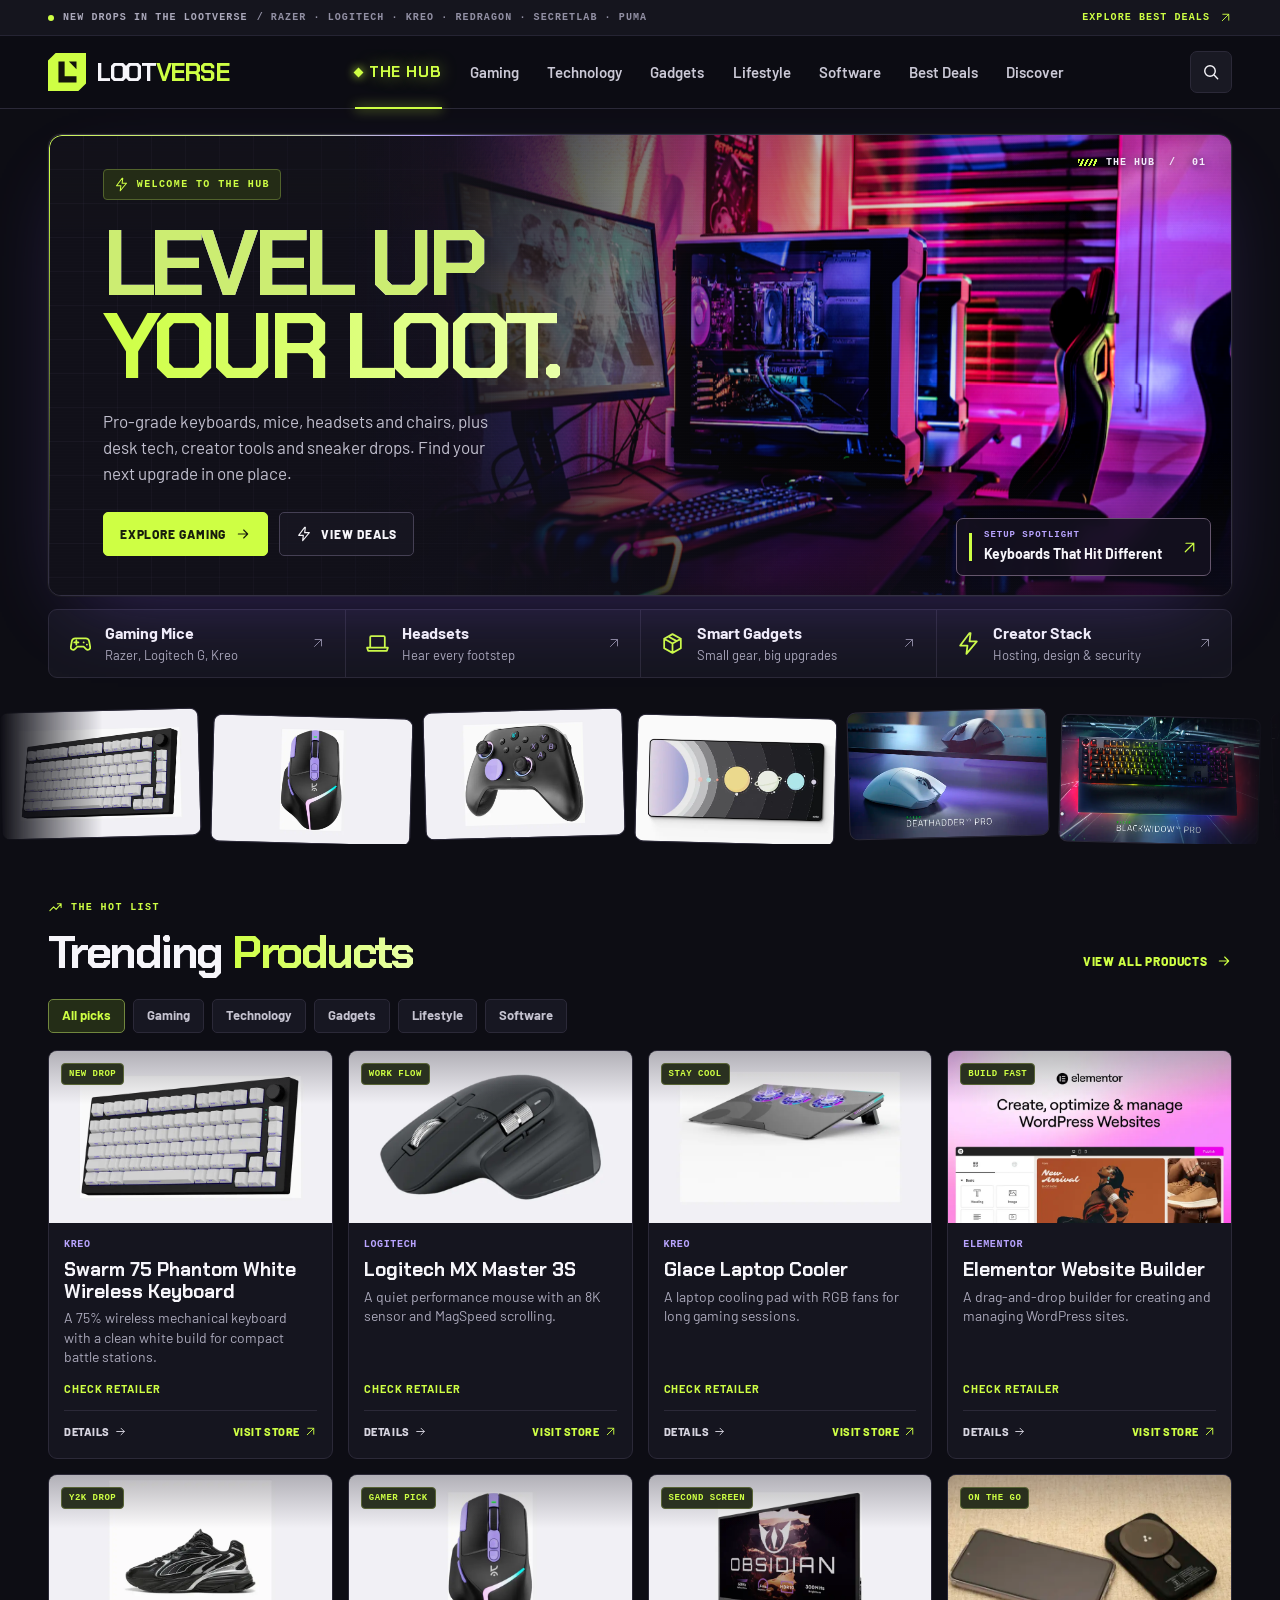
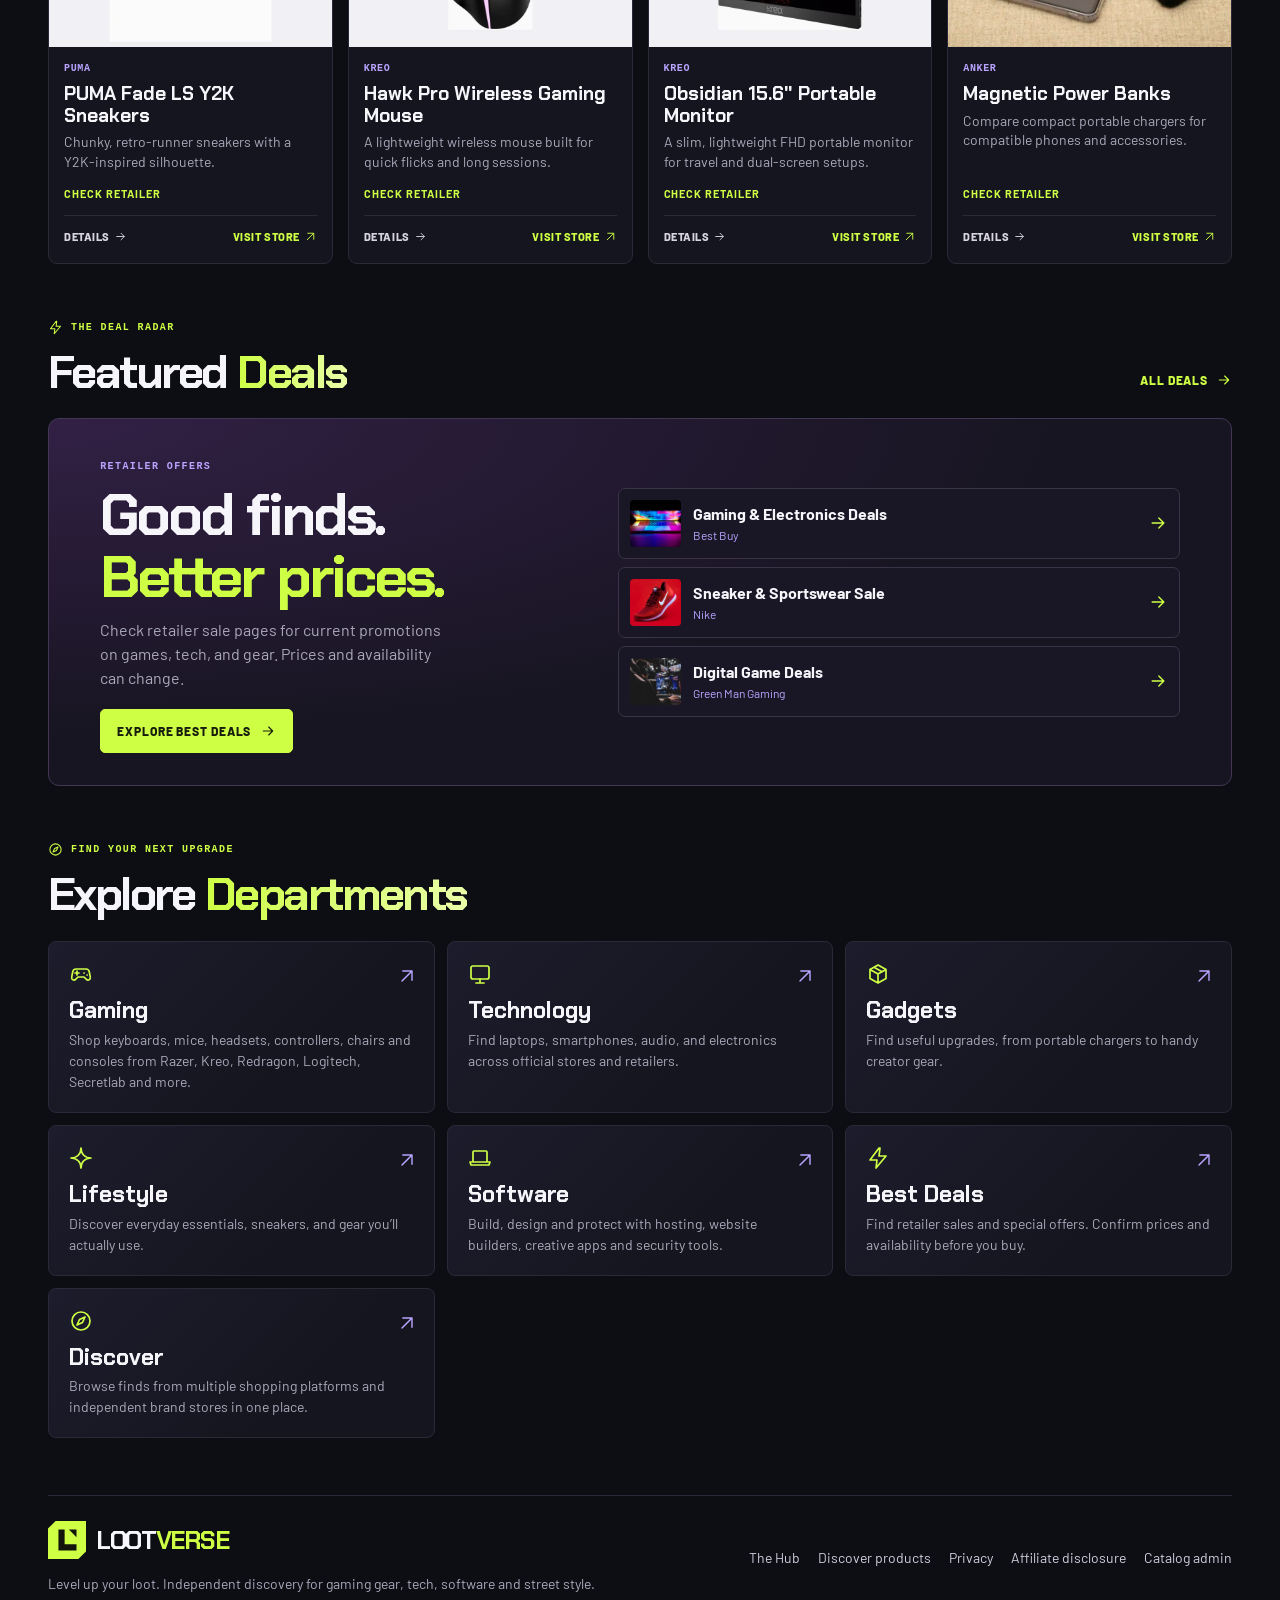
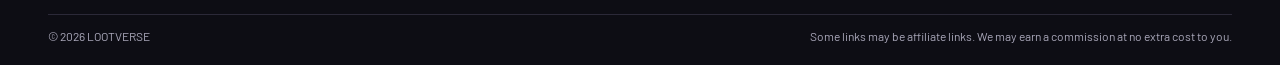
==== commit f5b85912: "Merge branch 'main' into agent-to-apex-drip-store-2d56" ====
--- a/index.html
+++ b/index.html
@@ -4,8 +4,8 @@
   <meta charset="UTF-8">
   <meta name="viewport" content="width=device-width, initial-scale=1.0">
   <meta name="theme-color" content="#0d0d14">
-  <meta name="description" content="Discover gaming gear, standout tech, useful gadgets and everyday finds from multiple retailers. Shop smarter with APEXDRIP.">
-  <title>THE HUB | APEXDRIP — Gaming, Tech &amp; Everyday Finds</title>
+  <meta name="description" content="LOOTVERSE: hand-picked gaming gear, desk tech, creator gadgets, software and sneaker drops from Razer, Logitech, Kreo, Redragon, Secretlab, PUMA and more.">
+  <title>THE HUB | LOOTVERSE — Level Up Your Loot | Gaming Gear, Tech &amp; Drip</title>
   <link rel="icon" href="assets/mark.svg" type="image/svg+xml">
   <link rel="preload" href="assets/chakra-700.woff2" as="font" type="font/woff2" crossorigin>
   <link rel="stylesheet" href="styles.css">
@@ -30,19 +30,20 @@
   <a class="skip-link" href="#main-content">Skip to content</a>
   <div class="announcement" role="region" aria-label="Store announcement">
     <div class="wrap announcement-inner">
-      <span><span class="status-dot"></span> LIVE FROM THE HUB <span class="announcement-extra">/ GAMING, TECH &amp; GEAR</span></span>
+      <span><span class="status-dot"></span> NEW DROPS IN THE LOOTVERSE <span class="announcement-extra">/ RAZER · LOGITECH · KREO · REDRAGON · SECRETLAB · PUMA</span></span>
       <a href="#deals">EXPLORE BEST DEALS <svg class="icon"><use href="#i-external"/></svg></a>
     </div>
   </div>
   <header class="site-header">
     <div class="wrap header-inner">
-      <a class="brand" href="#hub" aria-label="APEXDRIP — The Hub"><img src="assets/mark.svg" alt="" width="38" height="38"><span>APEX<span>DRIP</span></span></a>
+      <a class="brand" href="#hub" aria-label="LOOTVERSE — The Hub"><img src="assets/mark.svg" alt="" width="38" height="38"><span>LOOT<span>VERSE</span></span></a>
       <nav class="desktop-nav" id="mainNav" aria-label="Main navigation">
         <a href="#hub" data-page="hub" aria-current="page" class="hub-link"><span class="hub-dot" aria-hidden="true"></span>THE HUB</a>
         <a href="#gaming" data-page="gaming">Gaming</a>
         <a href="#technology" data-page="technology">Technology</a>
         <a href="#gadgets" data-page="gadgets">Gadgets</a>
         <a href="#lifestyle" data-page="lifestyle">Lifestyle</a>
+        <a href="#software" data-page="software">Software</a>
         <a href="#deals" data-page="deals">Best Deals</a>
         <a href="#discover" data-page="discover">Discover</a>
       </nav>
@@ -67,21 +68,21 @@
           <div class="hero-grid" aria-hidden="true"></div>
           <div class="hero-content">
             <span class="hero-label"><svg class="icon"><use href="#i-bolt"/></svg> WELCOME TO THE HUB</span>
-            <h1 id="hero-title"><span class="glitch" data-text="GEAR UP.">GEAR UP.</span><br><em>GAME ON.</em></h1>
-            <p>From RGB battle stations to everyday tech. Discover standout gear, smart gadgets, and deals worth a second look.</p>
+            <h1 id="hero-title"><span class="glitch" data-text="LEVEL UP">LEVEL UP</span><br><em>YOUR LOOT.</em></h1>
+            <p>Pro-grade keyboards, mice, headsets and chairs, plus desk tech, creator tools and sneaker drops. Find your next upgrade in one place.</p>
             <div class="hero-actions">
               <a class="btn btn-primary" href="#gaming">EXPLORE GAMING <svg class="icon"><use href="#i-arrow"/></svg></a>
               <a class="btn btn-ghost" href="#deals"><svg class="icon"><use href="#i-bolt"/></svg> VIEW DEALS</a>
             </div>
           </div>
           <div class="hero-coordinate" aria-hidden="true"><span></span> THE HUB &nbsp;/&nbsp; <b id="heroCount">01</b></div>
-          <a class="hero-caption" href="#gaming?type=Accessories"><span class="caption-mark"></span><span><small>SETUP SPOTLIGHT</small><strong>The Neon Battlestation</strong></span><svg class="icon"><use href="#i-external"/></svg></a>
+          <a class="hero-caption" href="#gaming?type=Keyboards"><span class="caption-mark"></span><span><small>SETUP SPOTLIGHT</small><strong>Keyboards That Hit Different</strong></span><svg class="icon"><use href="#i-external"/></svg></a>
         </div>
         <nav class="quick-links" aria-label="Popular collections">
-          <a href="#gaming?type=Consoles"><svg class="icon"><use href="#i-game"/></svg><span><strong>Consoles</strong><small>Find your next console</small></span><svg class="icon quick-arrow"><use href="#i-external"/></svg></a>
-          <a href="#gaming?type=Gaming+Laptops"><svg class="icon"><use href="#i-laptop"/></svg><span><strong>PC Gaming</strong><small>Performance made portable</small></span><svg class="icon quick-arrow"><use href="#i-external"/></svg></a>
+          <a href="#gaming?type=Mice"><svg class="icon"><use href="#i-game"/></svg><span><strong>Gaming Mice</strong><small>Razer, Logitech G, Kreo</small></span><svg class="icon quick-arrow"><use href="#i-external"/></svg></a>
+          <a href="#gaming?type=Headsets"><svg class="icon"><use href="#i-laptop"/></svg><span><strong>Headsets</strong><small>Hear every footstep</small></span><svg class="icon quick-arrow"><use href="#i-external"/></svg></a>
           <a href="#gadgets"><svg class="icon"><use href="#i-box"/></svg><span><strong>Smart Gadgets</strong><small>Small gear, big upgrades</small></span><svg class="icon quick-arrow"><use href="#i-external"/></svg></a>
-          <a href="#deals"><svg class="icon"><use href="#i-bolt"/></svg><span><strong>Best Deals</strong><small>Offers across retailers</small></span><svg class="icon quick-arrow"><use href="#i-external"/></svg></a>
+          <a href="#software"><svg class="icon"><use href="#i-bolt"/></svg><span><strong>Creator Stack</strong><small>Hosting, design &amp; security</small></span><svg class="icon quick-arrow"><use href="#i-external"/></svg></a>
         </nav>
       </section>
 
@@ -147,8 +148,8 @@
     <noscript><p class="wrap brand-note">Enable JavaScript to browse, filter, and search products.</p></noscript>
   </main>
   <footer class="footer wrap">
-    <div class="footer-main"><div><a class="brand" href="#hub"><img src="assets/mark.svg" alt="" width="38" height="38"><span>APEX<span>DRIP</span></span></a><p>Independent product discovery for gaming, tech, and everyday gear.</p></div><div class="footer-links"><a href="#hub">The Hub</a><a href="#discover">Discover products</a><a href="privacy.html">Privacy</a><a href="disclosure.html">Affiliate disclosure</a><a href="#admin">Catalog admin</a></div></div>
-    <div class="footer-bottom"><span>© <span id="year"></span> APEXDRIP</span><p>Some links may be affiliate links. We may earn a commission at no extra cost to you.</p></div>
+    <div class="footer-main"><div><a class="brand" href="#hub"><img src="assets/mark.svg" alt="" width="38" height="38"><span>LOOT<span>VERSE</span></span></a><p>Level up your loot. Independent discovery for gaming gear, tech, software and street style.</p></div><div class="footer-links"><a href="#hub">The Hub</a><a href="#discover">Discover products</a><a href="privacy.html">Privacy</a><a href="disclosure.html">Affiliate disclosure</a><a href="#admin">Catalog admin</a></div></div>
+    <div class="footer-bottom"><span>© <span id="year"></span> LOOTVERSE</span><p>Some links may be affiliate links. We may earn a commission at no extra cost to you.</p></div>
   </footer>
 
   <dialog class="search-overlay" id="searchOverlay" aria-labelledby="searchTitle">
@@ -160,6 +161,6 @@
     <button class="icon-btn dialog-close" id="modalClose" type="button" aria-label="Close product details" autofocus><svg class="icon"><use href="#i-close"/></svg></button><div id="modalContent"></div>
   </dialog>
 
-  <div class="admin-panel hidden" id="adminPanel"><div class="admin-shell"><aside class="admin-sidebar"><a class="brand" href="#hub"><img src="assets/mark.svg" alt="" width="38" height="38"><span>APEX<span>DRIP</span></span></a><div class="admin-label">WORKSPACE</div><button class="admin-tab active" data-tab="overview">Overview</button><button class="admin-tab" data-tab="products">Products</button><button class="admin-tab" data-tab="add">Add product</button><div class="admin-sidebar-bottom"><button id="backToSite" class="back-site">← Back to The Hub</button></div></aside><div class="admin-main"><div class="admin-top"><div><div class="eyebrow">APEXDRIP / CONTROL ROOM</div><h2 id="adminTitle">OVERVIEW</h2></div><button class="btn btn-primary" id="adminAddBtn">＋ ADD PRODUCT</button></div><div id="adminView"></div></div></div></div>
+  <div class="admin-panel hidden" id="adminPanel"><div class="admin-shell"><aside class="admin-sidebar"><a class="brand" href="#hub"><img src="assets/mark.svg" alt="" width="38" height="38"><span>LOOT<span>VERSE</span></span></a><div class="admin-label">WORKSPACE</div><button class="admin-tab active" data-tab="overview">Overview</button><button class="admin-tab" data-tab="products">Products</button><button class="admin-tab" data-tab="add">Add product</button><div class="admin-sidebar-bottom"><button id="backToSite" class="back-site">← Back to The Hub</button></div></aside><div class="admin-main"><div class="admin-top"><div><div class="eyebrow">LOOTVERSE / CONTROL ROOM</div><h2 id="adminTitle">OVERVIEW</h2></div><button class="btn btn-primary" id="adminAddBtn">＋ ADD PRODUCT</button></div><div id="adminView"></div></div></div></div>
 </body>
 </html>
--- a/styles.css
+++ b/styles.css
@@ -297,13 +297,19 @@
   .desktop-nav a{font-size:14px}
   .product-grid{grid-template-columns:repeat(3,minmax(0,1fr))}
 }
-@media(max-width:860px){
+@media(max-width:1180px){
+  .desktop-nav{gap:16px}
+  .desktop-nav a{font-size:14px}
+}
+@media(max-width:980px){
   .header-inner{min-height:62px}
   .menu-btn{display:grid}
   .header-inner .desktop-nav{display:none;position:absolute;left:0;right:0;top:100%;padding:10px 28px;background:#15151f;border-bottom:1px solid var(--line);box-shadow:0 20px 30px #0c0b1485}
   .header-inner .desktop-nav.open{display:grid;gap:0;max-height:calc(100dvh - 62px);overflow:auto}
   .header-inner .desktop-nav a{min-height:43px;padding-left:12px}
   .desktop-nav a[aria-current]::after{inset:12px auto 12px 0;width:2px;height:auto}
+}
+@media(max-width:860px){
   .quick-links a{gap:8px}
   .quick-links .quick-arrow{display:none}
   .brand-directory{grid-template-columns:repeat(3,minmax(0,1fr))}
